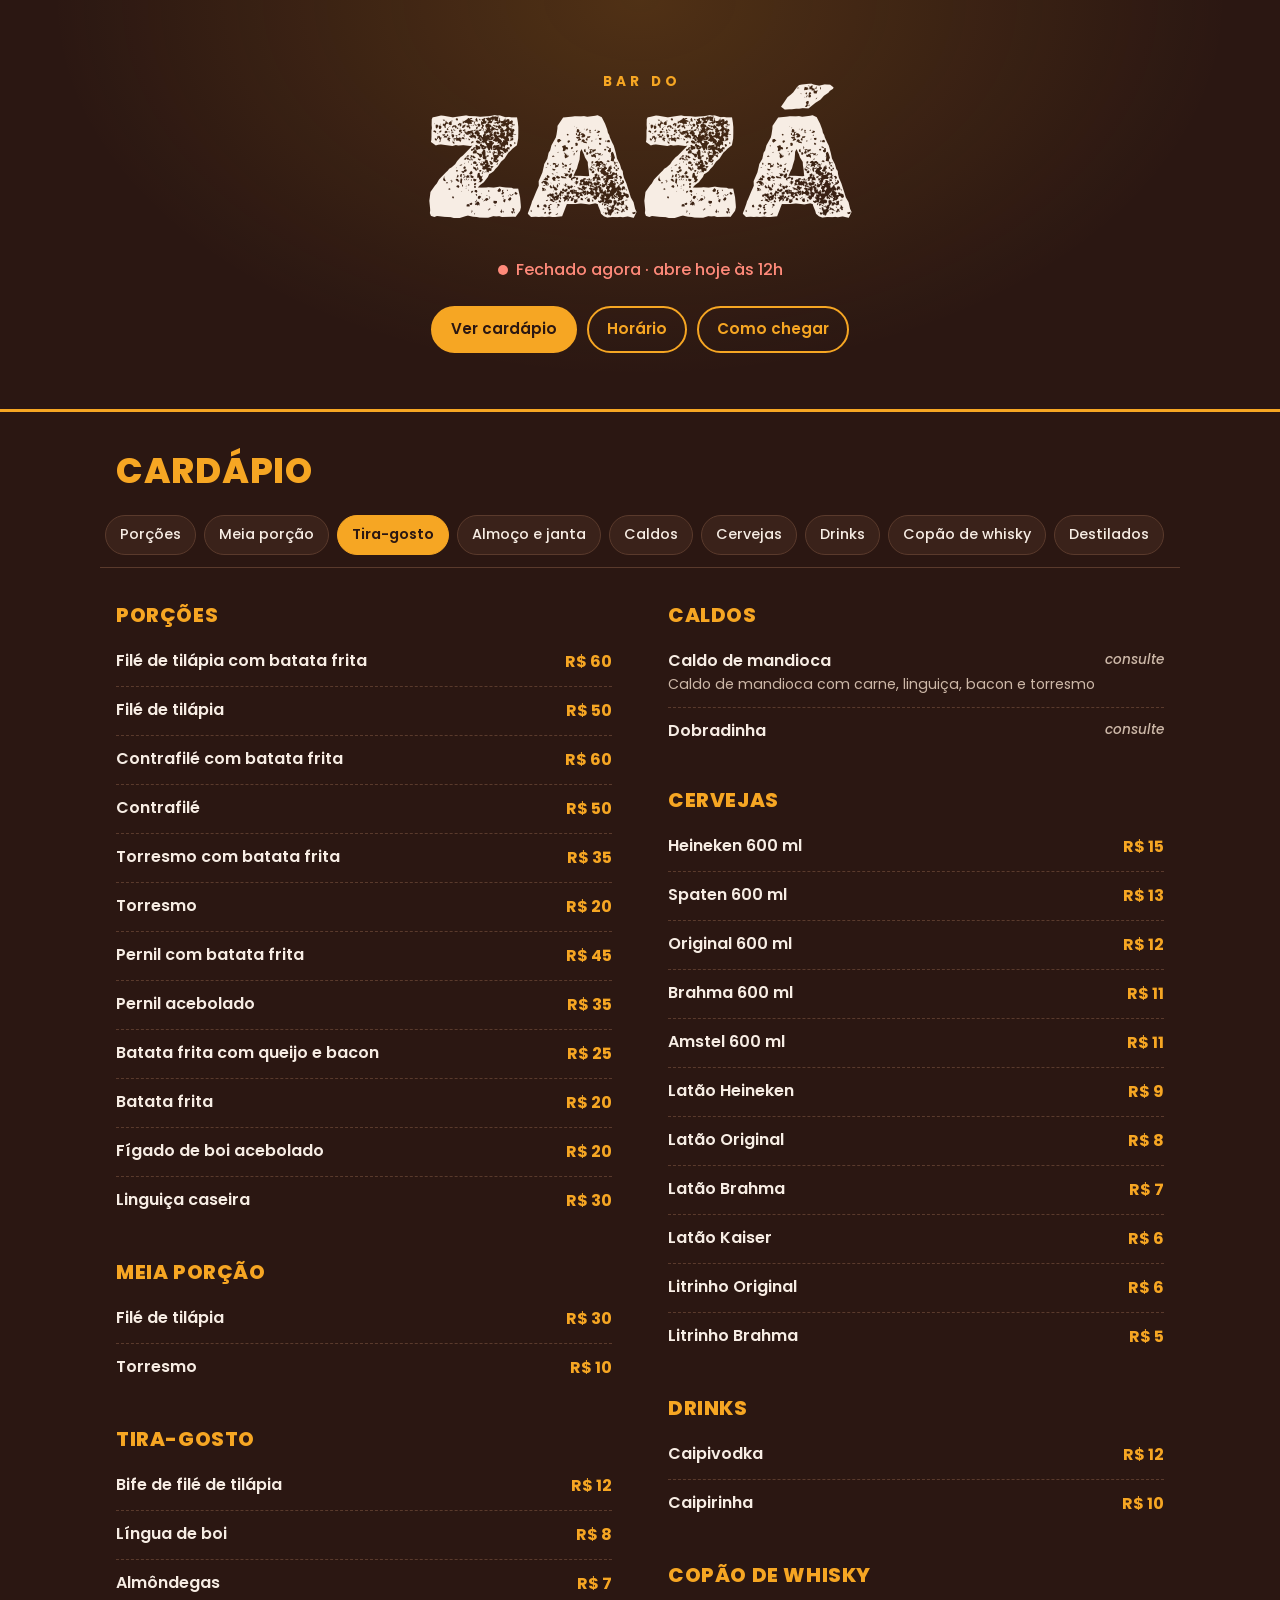
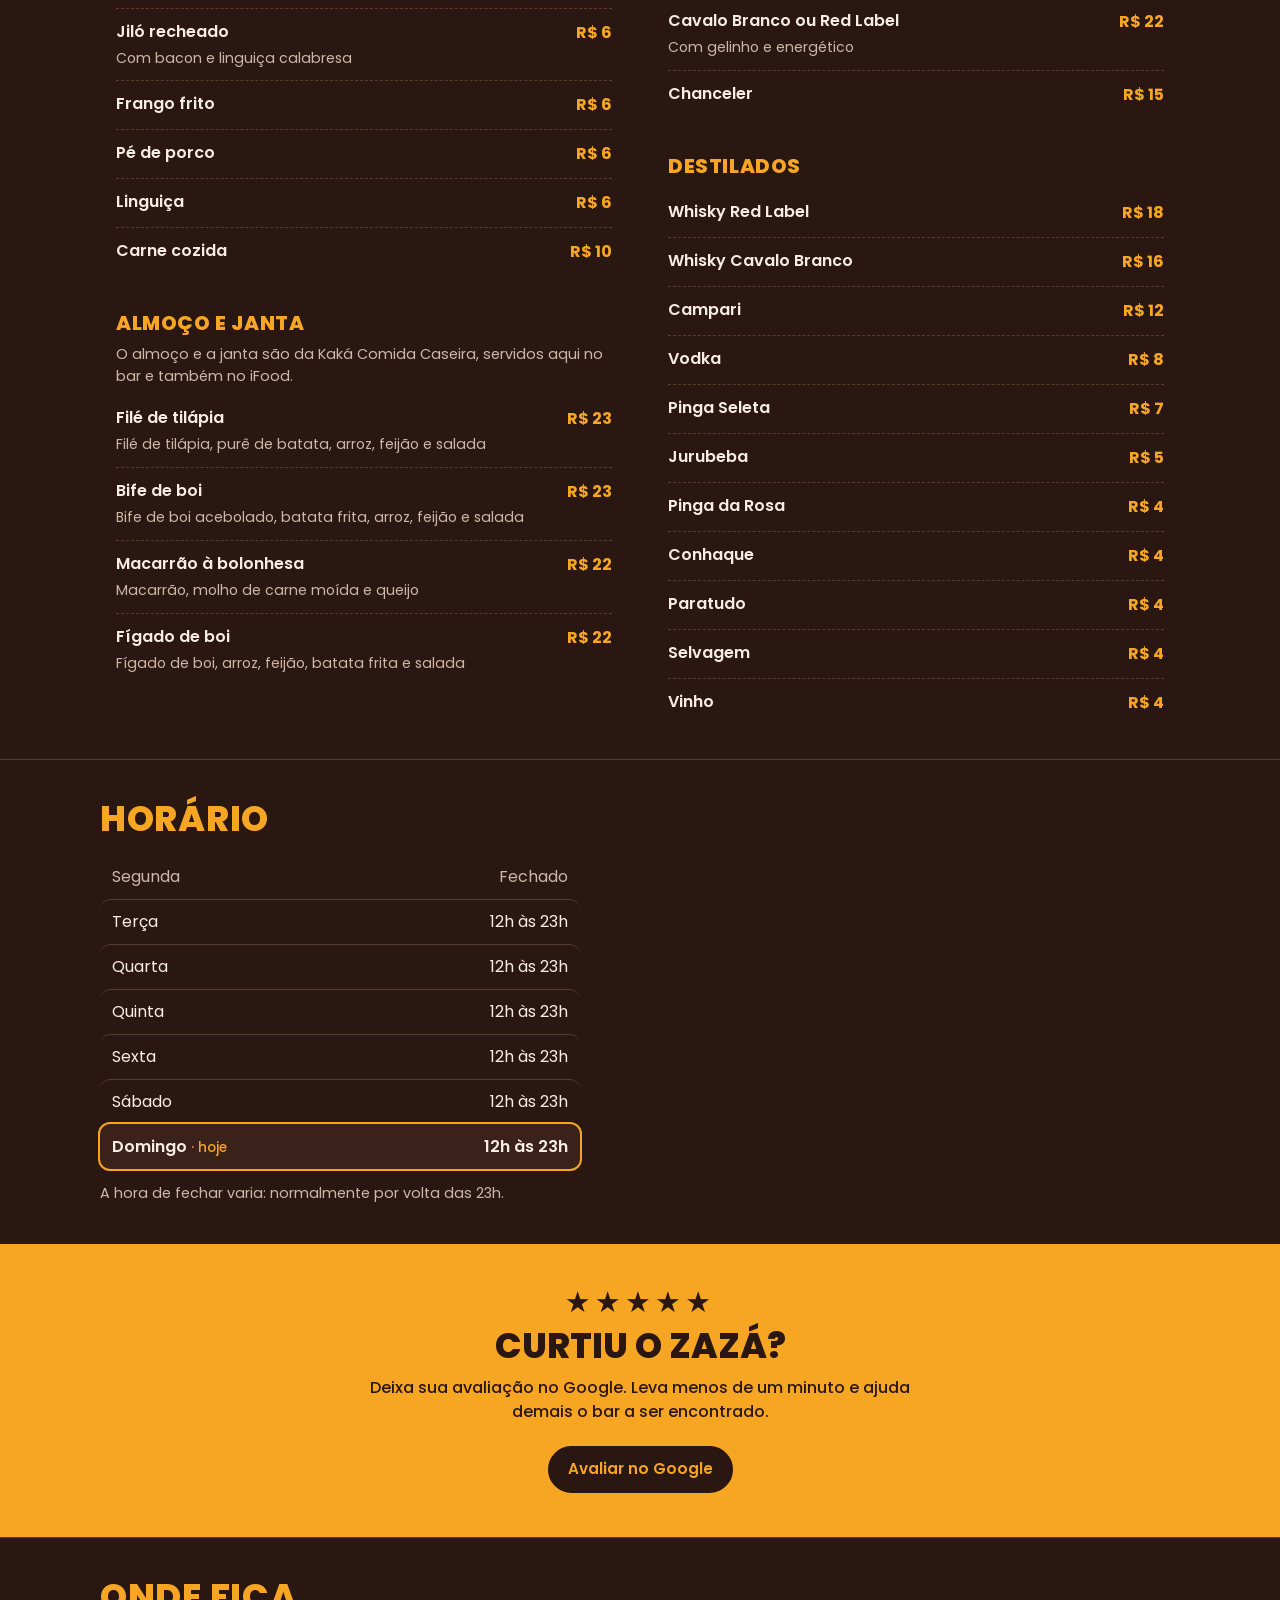
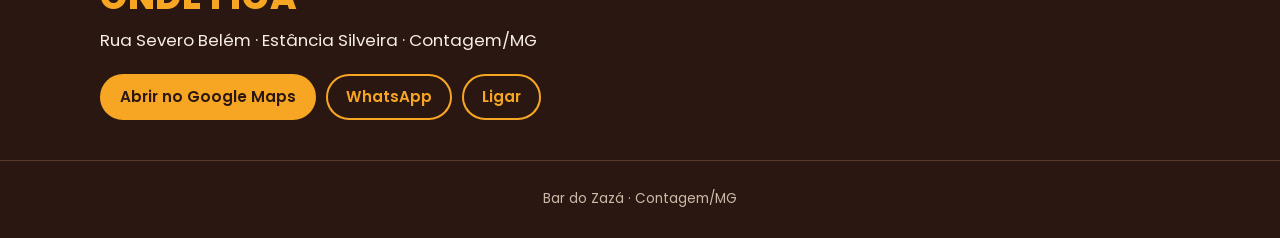
==== index.html @ be69b9ed "Site do Bar do Zazá: cardápio, horário, avaliação e planilha Co-Authored-By: Claude Opus 5.5 <norepl" ====
<!doctype html>
<html lang="pt-BR">
  <head>
    <meta charset="utf-8" />
    <meta name="viewport" content="width=device-width, initial-scale=1, viewport-fit=cover" />
    <title>Bar do Zazá · Cardápio e horário</title>
    <meta
      name="description"
      content="Cardápio, horário de funcionamento e localização do Bar do Zazá, em Contagem/MG. Porções, tira-gosto, almoço e janta, cervejas e drinks."
    />
    <meta name="theme-color" content="#2b1712" />
    <meta property="og:title" content="Bar do Zazá" />
    <meta property="og:description" content="Cardápio, horário e localização. Terça a domingo, a partir das 12h." />
    <meta property="og:type" content="website" />
    <link rel="icon" href="assets/favicon.svg" type="image/svg+xml" />
    <link rel="preconnect" href="https://fonts.googleapis.com" />
    <link rel="preconnect" href="https://fonts.gstatic.com" crossorigin />
    <link
      href="https://fonts.googleapis.com/css2?family=Poppins:ital,wght@0,400;0,500;0,600;0,700;0,800;1,400&family=Rubik+Dirt&display=swap"
      rel="stylesheet"
    />
    <link rel="stylesheet" href="assets/style.css" />
  </head>
  <body>
    <header class="hero">
      <div class="hero__inner">
        <p class="hero__eyebrow">Bar do</p>
        <h1 class="hero__logo" aria-label="Zazá">Zazá</h1>
        <p class="status" id="status" aria-live="polite">&nbsp;</p>
        <nav class="hero__acoes" aria-label="Atalhos">
          <a class="botao botao--cheio" href="#cardapio">Ver cardápio</a>
          <a class="botao" href="#horario">Horário</a>
          <a class="botao" id="link-maps-topo" href="#" target="_blank" rel="noopener">Como chegar</a>
        </nav>
      </div>
    </header>

    <main>
      <section id="cardapio" class="cardapio" aria-labelledby="titulo-cardapio">
        <div class="secao-topo">
          <h2 id="titulo-cardapio" class="titulo">Cardápio</h2>
        </div>
        <nav class="abas" id="abas" aria-label="Seções do cardápio"></nav>
        <div class="cardapio__lista" id="cardapio-lista"></div>
      </section>

      <section id="horario" class="bloco" aria-labelledby="titulo-horario">
        <div class="bloco__inner">
          <h2 id="titulo-horario" class="titulo">Horário</h2>
          <ul class="horarios" id="horarios"></ul>
          <p class="nota" id="aviso-horario"></p>
        </div>
      </section>

      <section id="avaliar" class="avaliar" aria-labelledby="titulo-avaliar">
        <div class="avaliar__inner">
          <div class="estrelas" aria-hidden="true">★★★★★</div>
          <h2 id="titulo-avaliar" class="avaliar__titulo">Curtiu o Zazá?</h2>
          <p class="avaliar__texto">
            Deixa sua avaliação no Google. Leva menos de um minuto e ajuda demais o bar a ser
            encontrado.
          </p>
          <a class="botao botao--escuro" id="link-avaliar" href="#" target="_blank" rel="noopener">
            Avaliar no Google
          </a>
        </div>
      </section>

      <section id="onde" class="bloco" aria-labelledby="titulo-onde">
        <div class="bloco__inner">
          <h2 id="titulo-onde" class="titulo">Onde fica</h2>
          <p class="endereco" id="endereco"></p>
          <div class="contatos">
            <a class="botao botao--cheio" id="link-maps" href="#" target="_blank" rel="noopener">
              Abrir no Google Maps
            </a>
            <a class="botao" id="link-whatsapp" href="#" target="_blank" rel="noopener">WhatsApp</a>
            <a class="botao" id="link-telefone" href="#">Ligar</a>
            <a class="botao" id="link-instagram" href="#" target="_blank" rel="noopener" hidden>Instagram</a>
          </div>
        </div>
      </section>
    </main>

    <footer class="rodape">
      <p><span id="rodape-nome">Bar do Zazá</span> · Contagem/MG</p>
    </footer>

    <script src="assets/config.js"></script>
    <script src="assets/dados-padrao.js"></script>
    <script src="assets/app.js"></script>
  </body>
</html>
---- assets/style.css ----
:root {
  --fundo: #2b1712;
  --fundo-2: #3a221a;
  --linha: #5a3a2c;
  --texto: #f7ede4;
  --texto-suave: #cdb8a8;
  --laranja: #f6a623;
  --laranja-escuro: #d98a0b;
  --verde: #7bd88f;
  --vermelho: #ff8a7a;
  --raio: 14px;
  --largura: 1080px;
  --gutter: 16px;
  color-scheme: dark;
}

[hidden] {
  display: none !important;
}

* {
  box-sizing: border-box;
}

html {
  scroll-behavior: smooth;
  scroll-padding-top: 72px;
  -webkit-text-size-adjust: 100%;
}

@media (prefers-reduced-motion: reduce) {
  html {
    scroll-behavior: auto;
  }
}

body {
  margin: 0;
  background: var(--fundo);
  color: var(--texto);
  font-family: "Poppins", system-ui, -apple-system, "Segoe UI", sans-serif;
  font-size: 16px;
  line-height: 1.5;
  overflow-x: hidden;
}

a {
  color: inherit;
}

h1,
h2,
h3,
p {
  margin: 0;
}

/* ---------- Botões ---------- */

.botao {
  display: inline-flex;
  align-items: center;
  justify-content: center;
  min-height: 44px;
  padding: 10px 18px;
  border: 2px solid var(--laranja);
  border-radius: 999px;
  color: var(--laranja);
  font-weight: 600;
  font-size: 0.95rem;
  text-decoration: none;
  white-space: nowrap;
  transition:
    background-color 0.15s,
    color 0.15s;
}

.botao:hover {
  background: rgba(246, 166, 35, 0.12);
}

.botao:focus-visible,
.aba:focus-visible {
  outline: 3px solid var(--texto);
  outline-offset: 2px;
}

.botao--cheio {
  background: var(--laranja);
  color: var(--fundo);
}

.botao--cheio:hover {
  background: var(--laranja-escuro);
  border-color: var(--laranja-escuro);
}

.botao--escuro {
  background: var(--fundo);
  border-color: var(--fundo);
  color: var(--laranja);
}

.botao--escuro:hover {
  background: var(--fundo-2);
}

/* ---------- Topo ---------- */

.hero {
  padding: 48px var(--gutter) 40px;
  text-align: center;
  background:
    radial-gradient(ellipse at 50% 0%, rgba(246, 166, 35, 0.18), transparent 65%), var(--fundo);
  border-bottom: 3px solid var(--laranja);
}

.hero__inner {
  max-width: var(--largura);
  margin: 0 auto;
}

.hero__eyebrow {
  color: var(--laranja);
  font-weight: 700;
  letter-spacing: 0.3em;
  text-transform: uppercase;
  font-size: 0.85rem;
  padding-left: 0.3em;
}

.hero__logo {
  font-family: "Rubik Dirt", "Poppins", sans-serif;
  font-weight: 400;
  font-size: clamp(4.5rem, 22vw, 9rem);
  line-height: 1;
  letter-spacing: 0.02em;
  text-transform: uppercase;
  margin: 4px 0 18px;
}

.status {
  display: inline-flex;
  align-items: center;
  gap: 8px;
  min-height: 1.5em;
  font-weight: 500;
  color: var(--texto-suave);
}

.status::before {
  content: "";
  width: 10px;
  height: 10px;
  border-radius: 50%;
  background: currentColor;
  flex: none;
}

.status:empty::before,
.status--vazio::before {
  display: none;
}

.status--aberto {
  color: var(--verde);
}

.status--fechado {
  color: var(--vermelho);
}

.hero__acoes {
  display: flex;
  flex-wrap: wrap;
  justify-content: center;
  gap: 10px;
  margin-top: 24px;
}

/* ---------- Títulos ---------- */

.titulo {
  color: var(--laranja);
  font-weight: 800;
  font-size: clamp(1.6rem, 6vw, 2.2rem);
  text-transform: uppercase;
  letter-spacing: 0.02em;
  line-height: 1.1;
}

/* ---------- Cardápio ---------- */

.cardapio {
  max-width: var(--largura);
  margin: 0 auto;
  padding: 40px 0 24px;
}

.secao-topo {
  padding: 0 var(--gutter);
}

.abas {
  position: sticky;
  top: 0;
  z-index: 5;
  display: flex;
  gap: 8px;
  overflow-x: auto;
  padding: 12px var(--gutter);
  margin-top: 12px;
  background: var(--fundo);
  border-bottom: 1px solid var(--linha);
  scrollbar-width: none;
  scroll-snap-type: x proximity;
}

.abas::-webkit-scrollbar {
  display: none;
}

.aba {
  flex: none;
  padding: 8px 14px;
  border-radius: 999px;
  background: var(--fundo-2);
  border: 1px solid var(--linha);
  color: var(--texto);
  font: inherit;
  font-size: 0.9rem;
  font-weight: 500;
  text-decoration: none;
  white-space: nowrap;
  scroll-snap-align: start;
}

.aba[aria-current="true"] {
  background: var(--laranja);
  border-color: var(--laranja);
  color: var(--fundo);
  font-weight: 600;
}

.cardapio__lista {
  padding: 8px var(--gutter) 0;
}

.grupo {
  padding: 24px 0 8px;
  break-inside: avoid;
}

.grupo__titulo {
  color: var(--laranja);
  font-weight: 800;
  font-size: 1.25rem;
  text-transform: uppercase;
  letter-spacing: 0.03em;
}

.grupo__nota {
  margin-top: 6px;
  color: var(--texto-suave);
  font-size: 0.9rem;
}

.grupo__nota a {
  color: var(--laranja);
  font-weight: 600;
}

.itens {
  list-style: none;
  margin: 8px 0 0;
  padding: 0;
}

.item {
  display: grid;
  grid-template-columns: 1fr auto;
  gap: 4px 12px;
  padding: 12px 0;
  border-bottom: 1px dashed var(--linha);
}

.item:last-child {
  border-bottom: 0;
}

.item__nome {
  font-weight: 600;
  font-size: 1rem;
  line-height: 1.35;
}

.item__preco {
  color: var(--laranja);
  font-weight: 700;
  white-space: nowrap;
  font-variant-numeric: tabular-nums;
}

.item__preco--consulte {
  color: var(--texto-suave);
  font-weight: 500;
  font-size: 0.85rem;
  font-style: italic;
}

.item__desc {
  grid-column: 1 / -1;
  color: var(--texto-suave);
  font-size: 0.88rem;
  line-height: 1.4;
}

@media (min-width: 760px) {
  .cardapio__lista {
    column-count: 2;
    column-gap: 56px;
  }
}

/* ---------- Horário / Onde ---------- */

.bloco {
  padding: 40px var(--gutter);
  border-top: 1px solid var(--linha);
}

.bloco__inner {
  max-width: var(--largura);
  margin: 0 auto;
}

.horarios {
  list-style: none;
  margin: 16px 0 0;
  padding: 0;
  max-width: 480px;
}

.horarios li {
  display: flex;
  justify-content: space-between;
  gap: 12px;
  padding: 10px 12px;
  border-radius: 10px;
}

.horarios li + li {
  border-top: 1px solid var(--linha);
}

.horarios .fechado {
  color: var(--texto-suave);
}

.horarios .hoje {
  background: var(--fundo-2);
  border-top-color: transparent;
  outline: 2px solid var(--laranja);
  font-weight: 600;
}

.horarios .hoje + li {
  border-top-color: transparent;
}

.horarios .hoje .dia::after {
  content: " · hoje";
  color: var(--laranja);
  font-weight: 500;
  font-size: 0.85rem;
}

.horarios small {
  display: block;
  color: var(--texto-suave);
  font-size: 0.8rem;
  font-weight: 400;
}

.horarios .hora {
  text-align: right;
}

.nota {
  margin-top: 14px;
  color: var(--texto-suave);
  font-size: 0.9rem;
}

.endereco {
  margin-top: 12px;
  font-size: 1.05rem;
}

.contatos {
  display: flex;
  flex-wrap: wrap;
  gap: 10px;
  margin-top: 20px;
}

/* ---------- Avaliar ---------- */

.avaliar {
  background: var(--laranja);
  color: var(--fundo);
  padding: 44px var(--gutter);
  text-align: center;
}

.avaliar__inner {
  max-width: 560px;
  margin: 0 auto;
}

.estrelas {
  font-size: 1.8rem;
  letter-spacing: 0.15em;
  line-height: 1;
}

.avaliar__titulo {
  margin-top: 10px;
  font-weight: 800;
  font-size: clamp(1.6rem, 6vw, 2.2rem);
  text-transform: uppercase;
  line-height: 1.1;
}

.avaliar__texto {
  margin: 10px 0 22px;
  font-weight: 500;
}

/* ---------- Rodapé ---------- */

.rodape {
  padding: 28px var(--gutter) calc(28px + env(safe-area-inset-bottom));
  text-align: center;
  color: var(--texto-suave);
  font-size: 0.85rem;
  border-top: 1px solid var(--linha);
}

@media (min-width: 760px) {
  .hero {
    padding: 72px var(--gutter) 56px;
  }
}
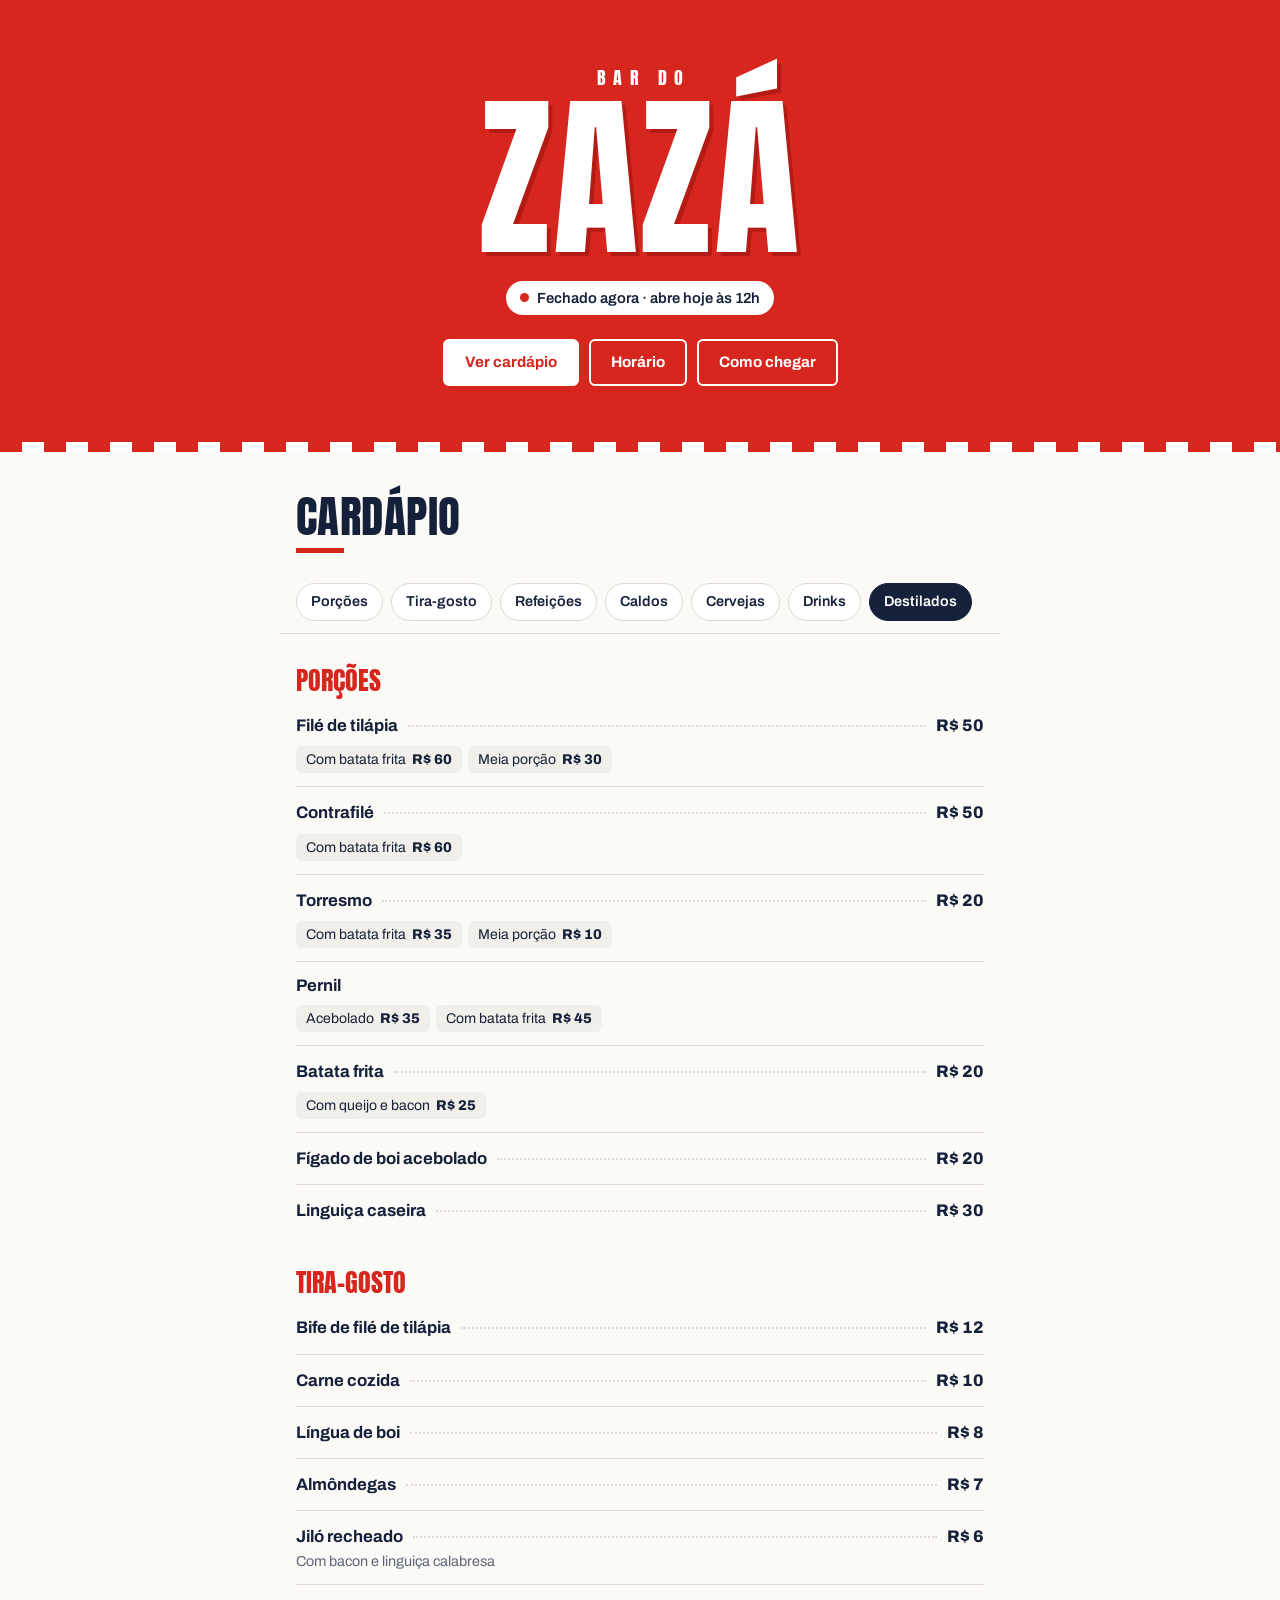
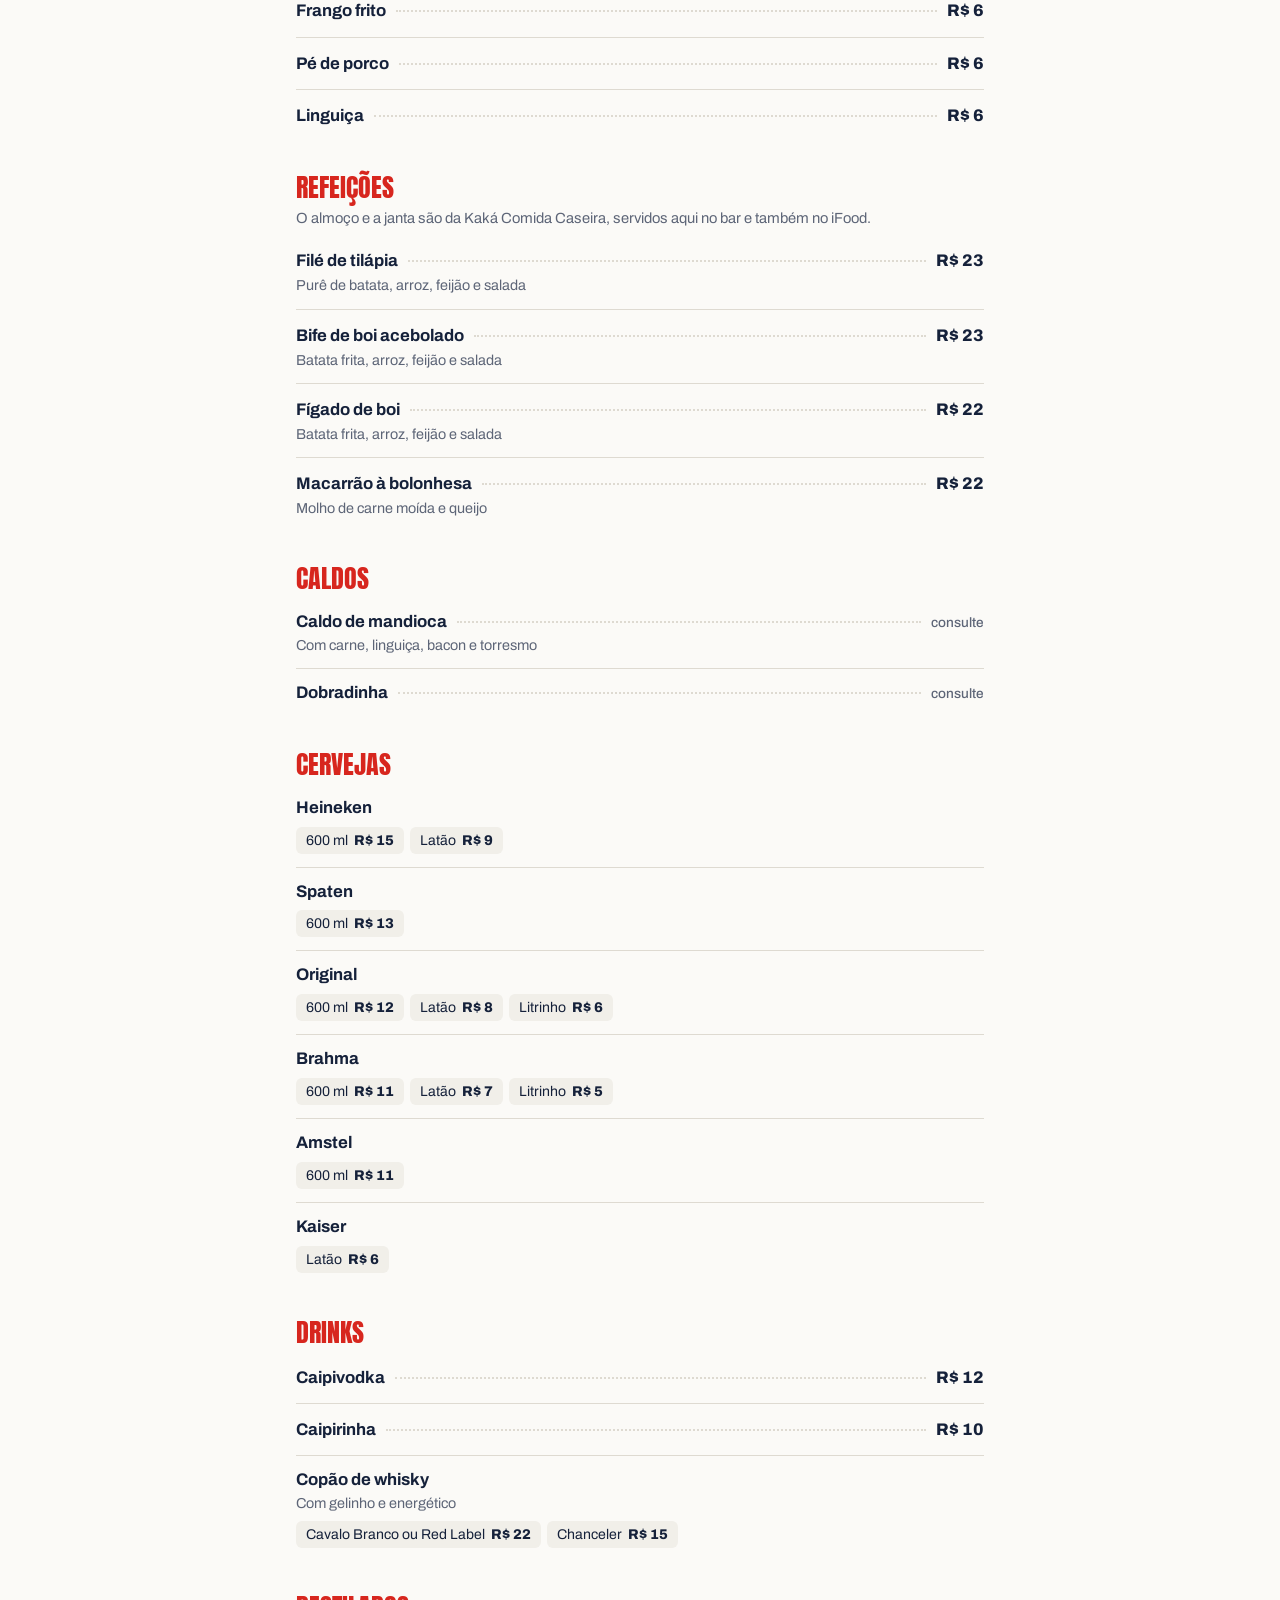
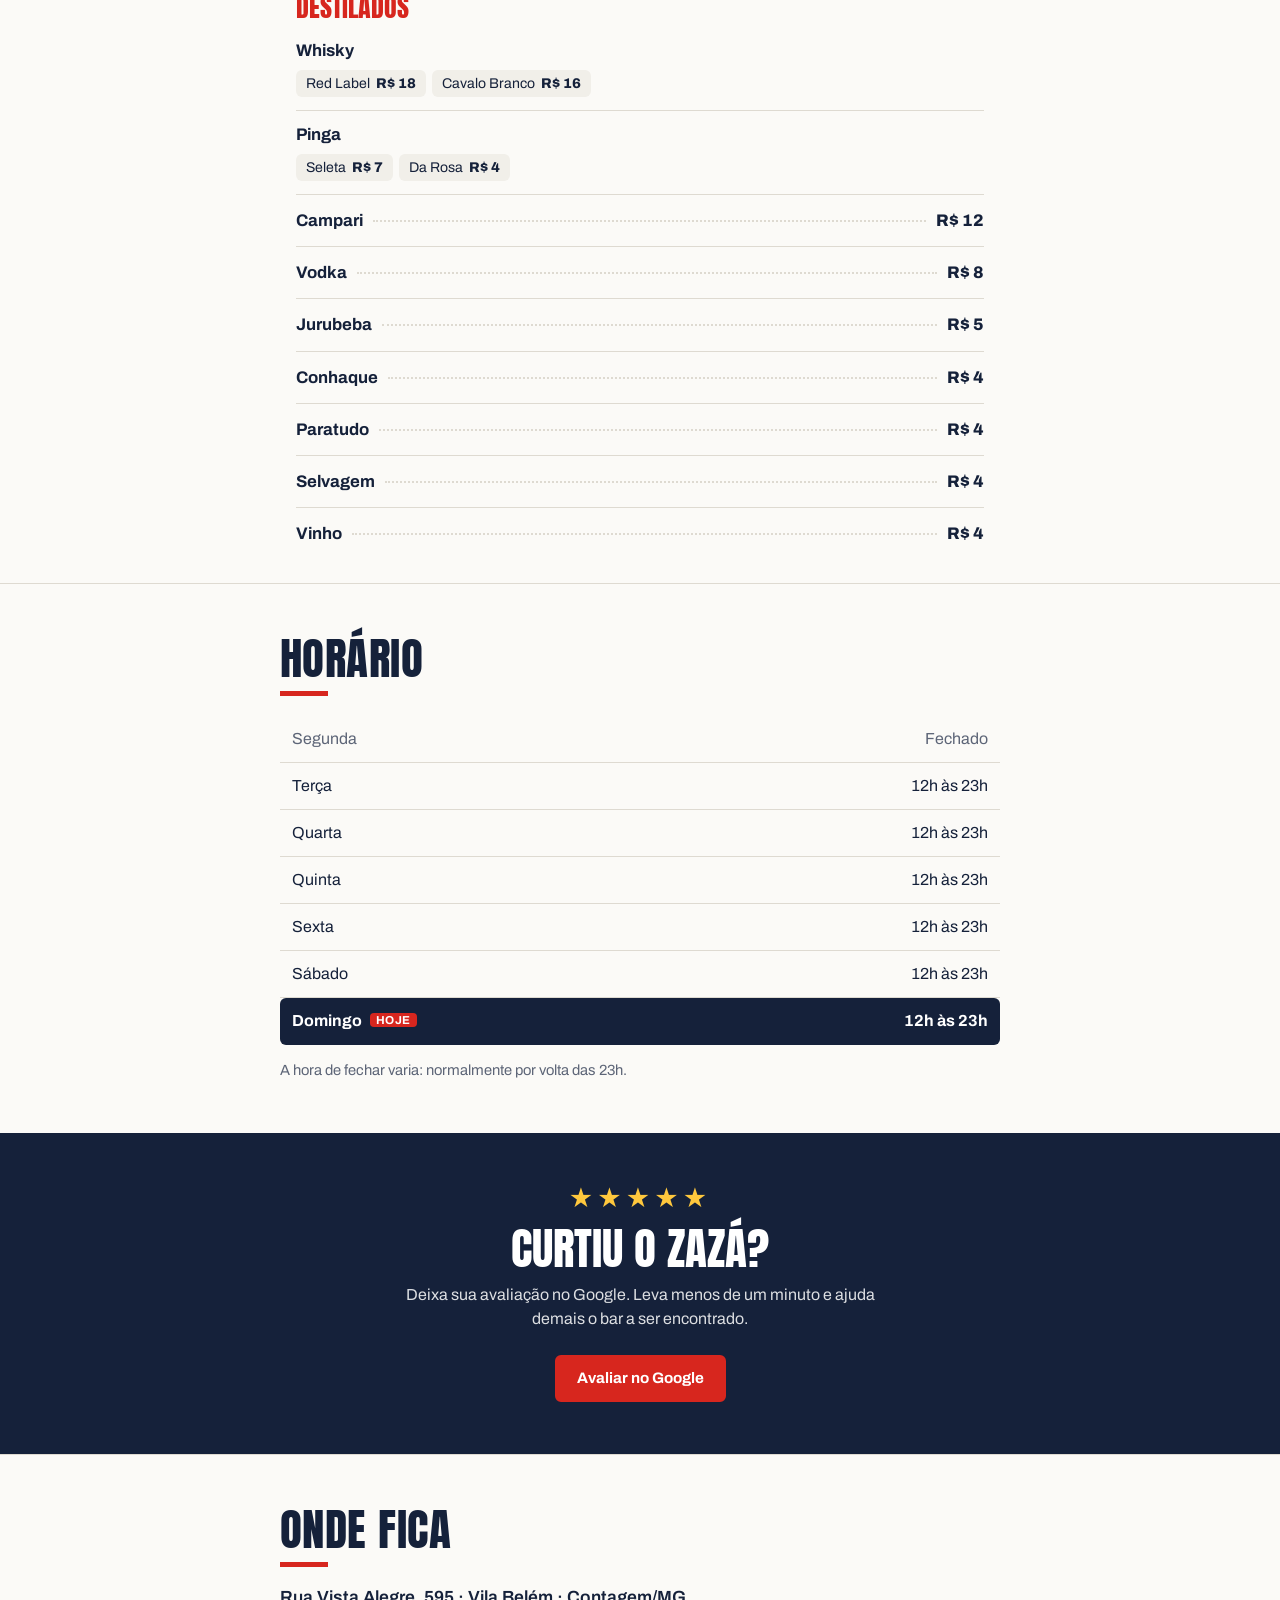
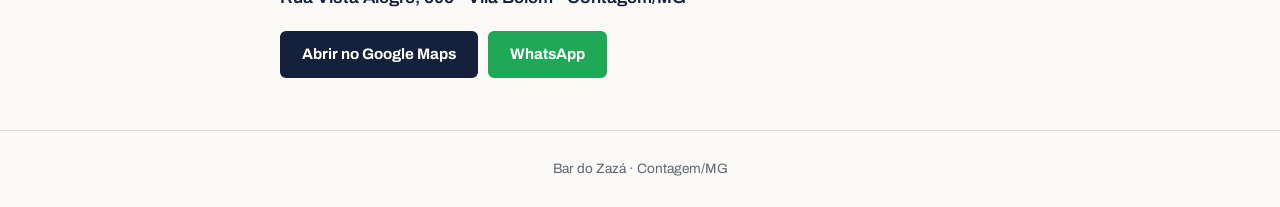
==== commit 9489ebef: "Novo visual, endereço certo, cardápio em uma coluna com variações e itens em falta - Identidade próp" ====
--- a/index.html
+++ b/index.html
@@ -6,9 +6,9 @@
     <title>Bar do Zazá · Cardápio e horário</title>
     <meta
       name="description"
-      content="Cardápio, horário de funcionamento e localização do Bar do Zazá, em Contagem/MG. Porções, tira-gosto, almoço e janta, cervejas e drinks."
+      content="Cardápio, horário de funcionamento e localização do Bar do Zazá, em Contagem/MG. Porções, tira-gosto, refeições, cervejas e drinks."
     />
-    <meta name="theme-color" content="#2b1712" />
+    <meta name="theme-color" content="#d7261e" />
     <meta property="og:title" content="Bar do Zazá" />
     <meta property="og:description" content="Cardápio, horário e localização. Terça a domingo, a partir das 12h." />
     <meta property="og:type" content="website" />
@@ -16,7 +16,7 @@
     <link rel="preconnect" href="https://fonts.googleapis.com" />
     <link rel="preconnect" href="https://fonts.gstatic.com" crossorigin />
     <link
-      href="https://fonts.googleapis.com/css2?family=Poppins:ital,wght@0,400;0,500;0,600;0,700;0,800;1,400&family=Rubik+Dirt&display=swap"
+      href="https://fonts.googleapis.com/css2?family=Anton&family=Archivo:wght@400;500;600;700;800&display=swap"
       rel="stylesheet"
     />
     <link rel="stylesheet" href="assets/style.css" />
@@ -74,8 +74,7 @@
             <a class="botao botao--cheio" id="link-maps" href="#" target="_blank" rel="noopener">
               Abrir no Google Maps
             </a>
-            <a class="botao" id="link-whatsapp" href="#" target="_blank" rel="noopener">WhatsApp</a>
-            <a class="botao" id="link-telefone" href="#">Ligar</a>
+            <a class="botao botao--whats" id="link-whatsapp" href="#" target="_blank" rel="noopener">WhatsApp</a>
             <a class="botao" id="link-instagram" href="#" target="_blank" rel="noopener" hidden>Instagram</a>
           </div>
         </div>
--- a/assets/style.css
+++ b/assets/style.css
@@ -1,17 +1,17 @@
 :root {
-  --fundo: #2b1712;
-  --fundo-2: #3a221a;
-  --linha: #5a3a2c;
-  --texto: #f7ede4;
-  --texto-suave: #cdb8a8;
-  --laranja: #f6a623;
-  --laranja-escuro: #d98a0b;
-  --verde: #7bd88f;
-  --vermelho: #ff8a7a;
-  --raio: 14px;
-  --largura: 1080px;
+  --papel: #fbfaf7;
+  --papel-2: #f1efe9;
+  --tinta: #15213a;
+  --tinta-suave: #5d6577;
+  --linha: #dedad1;
+  --vermelho: #d7261e;
+  --vermelho-escuro: #b31c15;
+  --verde: #1f9d55;
+  --whats: #1fa855;
+  --largura: 720px;
   --gutter: 16px;
-  color-scheme: dark;
+  --letreiro: "Anton", "Impact", "Arial Narrow", sans-serif;
+  color-scheme: light;
 }
 
 [hidden] {
@@ -24,7 +24,7 @@
 
 html {
   scroll-behavior: smooth;
-  scroll-padding-top: 72px;
+  scroll-padding-top: 76px;
   -webkit-text-size-adjust: 100%;
 }
 
@@ -36,9 +36,9 @@
 
 body {
   margin: 0;
-  background: var(--fundo);
-  color: var(--texto);
-  font-family: "Poppins", system-ui, -apple-system, "Segoe UI", sans-serif;
+  background: var(--papel);
+  color: var(--tinta);
+  font-family: "Archivo", system-ui, -apple-system, "Segoe UI", sans-serif;
   font-size: 16px;
   line-height: 1.5;
   overflow-x: hidden;
@@ -61,58 +61,94 @@
   display: inline-flex;
   align-items: center;
   justify-content: center;
-  min-height: 44px;
-  padding: 10px 18px;
-  border: 2px solid var(--laranja);
-  border-radius: 999px;
-  color: var(--laranja);
-  font-weight: 600;
+  gap: 8px;
+  min-height: 46px;
+  padding: 10px 20px;
+  border: 2px solid var(--tinta);
+  border-radius: 6px;
+  color: var(--tinta);
+  background: transparent;
+  font-weight: 700;
   font-size: 0.95rem;
   text-decoration: none;
   white-space: nowrap;
   transition:
     background-color 0.15s,
-    color 0.15s;
+    color 0.15s,
+    transform 0.1s;
+}
+
+.botao:active {
+  transform: translateY(1px);
 }
 
 .botao:hover {
-  background: rgba(246, 166, 35, 0.12);
+  background: var(--papel-2);
 }
 
 .botao:focus-visible,
 .aba:focus-visible {
-  outline: 3px solid var(--texto);
+  outline: 3px solid var(--vermelho);
   outline-offset: 2px;
 }
 
 .botao--cheio {
-  background: var(--laranja);
-  color: var(--fundo);
+  background: var(--tinta);
+  color: #fff;
 }
 
 .botao--cheio:hover {
-  background: var(--laranja-escuro);
-  border-color: var(--laranja-escuro);
-}
-
-.botao--escuro {
-  background: var(--fundo);
-  border-color: var(--fundo);
-  color: var(--laranja);
-}
-
-.botao--escuro:hover {
-  background: var(--fundo-2);
+  background: #0b1426;
+}
+
+.botao--whats {
+  border-color: var(--whats);
+  background: var(--whats);
+  color: #fff;
+}
+
+.botao--whats:hover {
+  background: #178a45;
+}
+
+/* Botões sobre o vermelho do topo */
+.hero .botao {
+  border-color: #fff;
+  color: #fff;
+}
+
+.hero .botao:hover {
+  background: rgba(255, 255, 255, 0.14);
+}
+
+.hero .botao--cheio {
+  background: #fff;
+  color: var(--vermelho);
+}
+
+.hero .botao--cheio:hover {
+  background: #ffe9e7;
 }
 
 /* ---------- Topo ---------- */
 
 .hero {
-  padding: 48px var(--gutter) 40px;
+  position: relative;
+  padding: 44px var(--gutter) 40px;
   text-align: center;
-  background:
-    radial-gradient(ellipse at 50% 0%, rgba(246, 166, 35, 0.18), transparent 65%), var(--fundo);
-  border-bottom: 3px solid var(--laranja);
+  color: #fff;
+  background: var(--vermelho);
+}
+
+/* Faixa listrada embaixo do letreiro, tipo toldo de boteco */
+.hero::after {
+  content: "";
+  position: absolute;
+  left: 0;
+  right: 0;
+  bottom: -10px;
+  height: 10px;
+  background: repeating-linear-gradient(90deg, var(--vermelho) 0 22px, #fff 22px 44px);
 }
 
 .hero__inner {
@@ -121,53 +157,57 @@
 }
 
 .hero__eyebrow {
-  color: var(--laranja);
-  font-weight: 700;
-  letter-spacing: 0.3em;
+  font-family: var(--letreiro);
+  font-size: 1.15rem;
+  letter-spacing: 0.4em;
+  padding-left: 0.4em;
   text-transform: uppercase;
-  font-size: 0.85rem;
-  padding-left: 0.3em;
 }
 
 .hero__logo {
-  font-family: "Rubik Dirt", "Poppins", sans-serif;
+  font-family: var(--letreiro);
   font-weight: 400;
-  font-size: clamp(4.5rem, 22vw, 9rem);
-  line-height: 1;
-  letter-spacing: 0.02em;
+  font-size: clamp(6rem, 34vw, 11rem);
+  line-height: 0.95;
+  letter-spacing: 0.01em;
   text-transform: uppercase;
-  margin: 4px 0 18px;
+  margin: 2px 0 20px;
+  text-shadow: 4px 4px 0 var(--vermelho-escuro);
 }
 
 .status {
   display: inline-flex;
   align-items: center;
   gap: 8px;
-  min-height: 1.5em;
-  font-weight: 500;
-  color: var(--texto-suave);
+  min-height: 34px;
+  padding: 6px 14px;
+  border-radius: 999px;
+  background: #fff;
+  color: var(--tinta);
+  font-weight: 600;
+  font-size: 0.92rem;
+}
+
+.status:empty {
+  visibility: hidden;
 }
 
 .status::before {
   content: "";
-  width: 10px;
-  height: 10px;
+  width: 9px;
+  height: 9px;
   border-radius: 50%;
-  background: currentColor;
+  background: var(--tinta-suave);
   flex: none;
 }
 
-.status:empty::before,
-.status--vazio::before {
-  display: none;
-}
-
-.status--aberto {
-  color: var(--verde);
-}
-
-.status--fechado {
-  color: var(--vermelho);
+.status--aberto::before {
+  background: var(--verde);
+  box-shadow: 0 0 0 3px rgba(31, 157, 85, 0.2);
+}
+
+.status--fechado::before {
+  background: var(--vermelho);
 }
 
 .hero__acoes {
@@ -181,12 +221,21 @@
 /* ---------- Títulos ---------- */
 
 .titulo {
-  color: var(--laranja);
-  font-weight: 800;
-  font-size: clamp(1.6rem, 6vw, 2.2rem);
+  font-family: var(--letreiro);
+  font-weight: 400;
+  font-size: clamp(2rem, 9vw, 2.8rem);
+  line-height: 1;
   text-transform: uppercase;
-  letter-spacing: 0.02em;
-  line-height: 1.1;
+  letter-spacing: 0.01em;
+}
+
+.titulo::after {
+  content: "";
+  display: block;
+  width: 48px;
+  height: 5px;
+  margin-top: 10px;
+  background: var(--vermelho);
 }
 
 /* ---------- Cardápio ---------- */
@@ -194,7 +243,7 @@
 .cardapio {
   max-width: var(--largura);
   margin: 0 auto;
-  padding: 40px 0 24px;
+  padding: 52px 0 24px;
 }
 
 .secao-topo {
@@ -208,12 +257,18 @@
   display: flex;
   gap: 8px;
   overflow-x: auto;
+  margin-top: 18px;
   padding: 12px var(--gutter);
-  margin-top: 12px;
-  background: var(--fundo);
+  scroll-padding-inline: var(--gutter);
+  background: var(--papel);
   border-bottom: 1px solid var(--linha);
   scrollbar-width: none;
-  scroll-snap-type: x proximity;
+}
+
+/* Margem no fim da rolagem: padding à direita é ignorado em lista que rola */
+.abas::after {
+  content: "";
+  flex: 0 0 calc(var(--gutter) - 8px);
 }
 
 .abas::-webkit-scrollbar {
@@ -222,110 +277,179 @@
 
 .aba {
   flex: none;
-  padding: 8px 14px;
+  padding: 7px 14px;
   border-radius: 999px;
-  background: var(--fundo-2);
-  border: 1px solid var(--linha);
-  color: var(--texto);
-  font: inherit;
+  border: 1.5px solid var(--linha);
+  background: #fff;
+  color: var(--tinta);
   font-size: 0.9rem;
-  font-weight: 500;
+  font-weight: 600;
   text-decoration: none;
   white-space: nowrap;
-  scroll-snap-align: start;
 }
 
 .aba[aria-current="true"] {
-  background: var(--laranja);
-  border-color: var(--laranja);
-  color: var(--fundo);
-  font-weight: 600;
+  background: var(--tinta);
+  border-color: var(--tinta);
+  color: #fff;
 }
 
 .cardapio__lista {
-  padding: 8px var(--gutter) 0;
+  padding: 0 var(--gutter);
 }
 
 .grupo {
-  padding: 24px 0 8px;
-  break-inside: avoid;
+  padding-top: 32px;
 }
 
 .grupo__titulo {
-  color: var(--laranja);
-  font-weight: 800;
-  font-size: 1.25rem;
+  font-family: var(--letreiro);
+  font-weight: 400;
+  font-size: 1.6rem;
+  line-height: 1.1;
   text-transform: uppercase;
-  letter-spacing: 0.03em;
+  color: var(--vermelho);
 }
 
 .grupo__nota {
   margin-top: 6px;
-  color: var(--texto-suave);
+  color: var(--tinta-suave);
+  font-size: 0.92rem;
+}
+
+.grupo__nota a {
+  color: var(--vermelho);
+  font-weight: 700;
+  white-space: nowrap;
+}
+
+.itens {
+  list-style: none;
+  margin: 6px 0 0;
+  padding: 0;
+}
+
+.item {
+  padding: 13px 0;
+  border-bottom: 1px solid var(--linha);
+}
+
+.item:last-child {
+  border-bottom: 0;
+}
+
+.item__linha {
+  display: flex;
+  align-items: baseline;
+  gap: 10px;
+}
+
+.item__nome {
+  font-weight: 700;
+  font-size: 1.05rem;
+  line-height: 1.3;
+}
+
+/* pontilhado entre o nome e o preço */
+.item__linha::after {
+  content: "";
+  order: 1;
+  flex: 1;
+  min-width: 16px;
+  border-bottom: 2px dotted var(--linha);
+  transform: translateY(-4px);
+}
+
+.item__linha--sem-preco::after {
+  display: none;
+}
+
+.item__preco {
+  order: 2;
+  font-weight: 800;
+  font-size: 1.05rem;
+  white-space: nowrap;
+  font-variant-numeric: tabular-nums;
+}
+
+.item__preco--consulte {
+  font-weight: 500;
+  font-size: 0.85rem;
+  color: var(--tinta-suave);
+}
+
+.item__desc {
+  margin-top: 2px;
+  color: var(--tinta-suave);
   font-size: 0.9rem;
-}
-
-.grupo__nota a {
-  color: var(--laranja);
-  font-weight: 600;
-}
-
-.itens {
+  line-height: 1.4;
+}
+
+.opcoes {
+  display: flex;
+  flex-wrap: wrap;
+  gap: 6px;
   list-style: none;
   margin: 8px 0 0;
   padding: 0;
 }
 
-.item {
-  display: grid;
-  grid-template-columns: 1fr auto;
-  gap: 4px 12px;
-  padding: 12px 0;
-  border-bottom: 1px dashed var(--linha);
-}
-
-.item:last-child {
-  border-bottom: 0;
-}
-
-.item__nome {
+.opcao {
+  display: inline-flex;
+  align-items: baseline;
+  gap: 6px;
+  padding: 4px 10px;
+  border-radius: 6px;
+  background: var(--papel-2);
+  font-size: 0.88rem;
+  line-height: 1.35;
+}
+
+.opcao b {
+  font-weight: 800;
+  font-variant-numeric: tabular-nums;
+}
+
+.opcao--falta {
+  color: var(--tinta-suave);
+}
+
+.opcao--falta b {
+  text-decoration: line-through;
   font-weight: 600;
-  font-size: 1rem;
-  line-height: 1.35;
-}
-
-.item__preco {
-  color: var(--laranja);
+}
+
+/* Item em falta: continua no cardápio, mas apagado e com selo */
+.item--falta .item__nome,
+.item--falta .item__preco {
+  color: var(--tinta-suave);
+}
+
+.item--falta .item__preco {
+  text-decoration: line-through;
+  font-weight: 600;
+}
+
+.selo-falta {
+  display: inline-block;
+  margin-left: 6px;
+  padding: 1px 7px;
+  border-radius: 4px;
+  background: var(--tinta);
+  color: #fff;
+  font-size: 0.7rem;
   font-weight: 700;
+  letter-spacing: 0.04em;
+  text-transform: uppercase;
+  vertical-align: 2px;
   white-space: nowrap;
-  font-variant-numeric: tabular-nums;
-}
-
-.item__preco--consulte {
-  color: var(--texto-suave);
-  font-weight: 500;
-  font-size: 0.85rem;
-  font-style: italic;
-}
-
-.item__desc {
-  grid-column: 1 / -1;
-  color: var(--texto-suave);
-  font-size: 0.88rem;
-  line-height: 1.4;
-}
-
-@media (min-width: 760px) {
-  .cardapio__lista {
-    column-count: 2;
-    column-gap: 56px;
-  }
+  text-decoration: none;
 }
 
 /* ---------- Horário / Onde ---------- */
 
 .bloco {
-  padding: 40px var(--gutter);
+  padding: 52px var(--gutter);
   border-top: 1px solid var(--linha);
 }
 
@@ -336,65 +460,64 @@
 
 .horarios {
   list-style: none;
-  margin: 16px 0 0;
+  margin: 20px 0 0;
   padding: 0;
-  max-width: 480px;
 }
 
 .horarios li {
   display: flex;
   justify-content: space-between;
   gap: 12px;
-  padding: 10px 12px;
-  border-radius: 10px;
-}
-
-.horarios li + li {
-  border-top: 1px solid var(--linha);
+  padding: 11px 12px;
+  border-bottom: 1px solid var(--linha);
 }
 
 .horarios .fechado {
-  color: var(--texto-suave);
+  color: var(--tinta-suave);
 }
 
 .horarios .hoje {
-  background: var(--fundo-2);
-  border-top-color: transparent;
-  outline: 2px solid var(--laranja);
-  font-weight: 600;
-}
-
-.horarios .hoje + li {
-  border-top-color: transparent;
+  background: var(--tinta);
+  color: #fff;
+  border-radius: 6px;
+  border-bottom-color: transparent;
+  font-weight: 700;
 }
 
 .horarios .hoje .dia::after {
-  content: " · hoje";
-  color: var(--laranja);
-  font-weight: 500;
-  font-size: 0.85rem;
+  content: "hoje";
+  margin-left: 8px;
+  padding: 1px 6px;
+  border-radius: 4px;
+  background: var(--vermelho);
+  font-size: 0.72rem;
+  letter-spacing: 0.04em;
+  text-transform: uppercase;
+  vertical-align: 2px;
 }
 
 .horarios small {
   display: block;
-  color: var(--texto-suave);
   font-size: 0.8rem;
   font-weight: 400;
+  opacity: 0.8;
 }
 
 .horarios .hora {
   text-align: right;
+  font-variant-numeric: tabular-nums;
 }
 
 .nota {
   margin-top: 14px;
-  color: var(--texto-suave);
-  font-size: 0.9rem;
+  color: var(--tinta-suave);
+  font-size: 0.92rem;
 }
 
 .endereco {
-  margin-top: 12px;
-  font-size: 1.05rem;
+  margin-top: 18px;
+  font-size: 1.1rem;
+  font-weight: 600;
 }
 
 .contatos {
@@ -407,34 +530,47 @@
 /* ---------- Avaliar ---------- */
 
 .avaliar {
-  background: var(--laranja);
-  color: var(--fundo);
-  padding: 44px var(--gutter);
+  background: var(--tinta);
+  color: #fff;
+  padding: 52px var(--gutter);
   text-align: center;
 }
 
 .avaliar__inner {
-  max-width: 560px;
+  max-width: 520px;
   margin: 0 auto;
 }
 
 .estrelas {
-  font-size: 1.8rem;
+  color: #ffc83d;
+  font-size: 1.7rem;
   letter-spacing: 0.15em;
   line-height: 1;
 }
 
 .avaliar__titulo {
-  margin-top: 10px;
-  font-weight: 800;
-  font-size: clamp(1.6rem, 6vw, 2.2rem);
+  margin-top: 14px;
+  font-family: var(--letreiro);
+  font-weight: 400;
+  font-size: clamp(2rem, 9vw, 2.8rem);
+  line-height: 1;
   text-transform: uppercase;
-  line-height: 1.1;
 }
 
 .avaliar__texto {
-  margin: 10px 0 22px;
-  font-weight: 500;
+  margin: 12px 0 24px;
+  opacity: 0.85;
+}
+
+.avaliar .botao {
+  background: var(--vermelho);
+  border-color: var(--vermelho);
+  color: #fff;
+}
+
+.avaliar .botao:hover {
+  background: var(--vermelho-escuro);
+  border-color: var(--vermelho-escuro);
 }
 
 /* ---------- Rodapé ---------- */
@@ -442,13 +578,23 @@
 .rodape {
   padding: 28px var(--gutter) calc(28px + env(safe-area-inset-bottom));
   text-align: center;
-  color: var(--texto-suave);
+  color: var(--tinta-suave);
   font-size: 0.85rem;
   border-top: 1px solid var(--linha);
 }
 
 @media (min-width: 760px) {
   .hero {
-    padding: 72px var(--gutter) 56px;
+    padding: 64px var(--gutter) 56px;
   }
-}
+
+  /* No computador cabe tudo: as seções quebram linha em vez de rolar de lado */
+  .abas {
+    flex-wrap: wrap;
+    overflow: visible;
+  }
+
+  .abas::after {
+    display: none;
+  }
+}
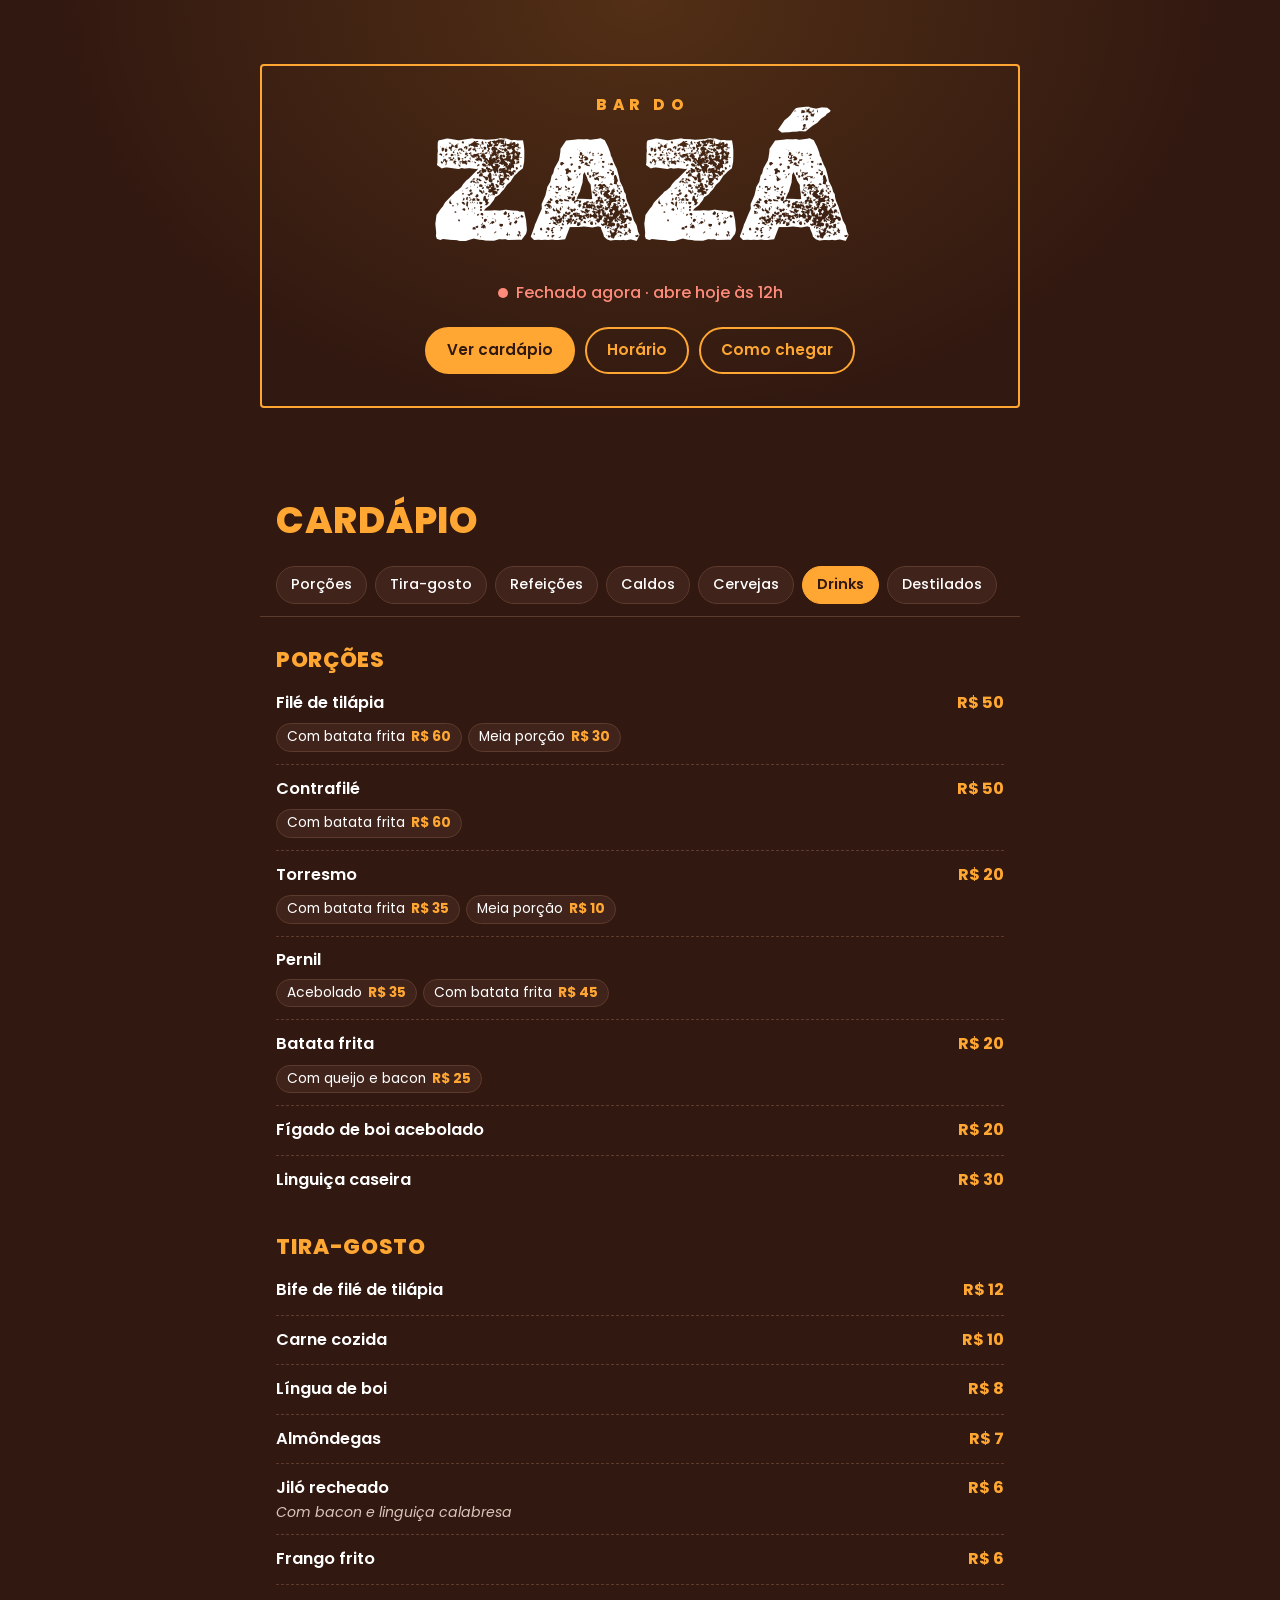
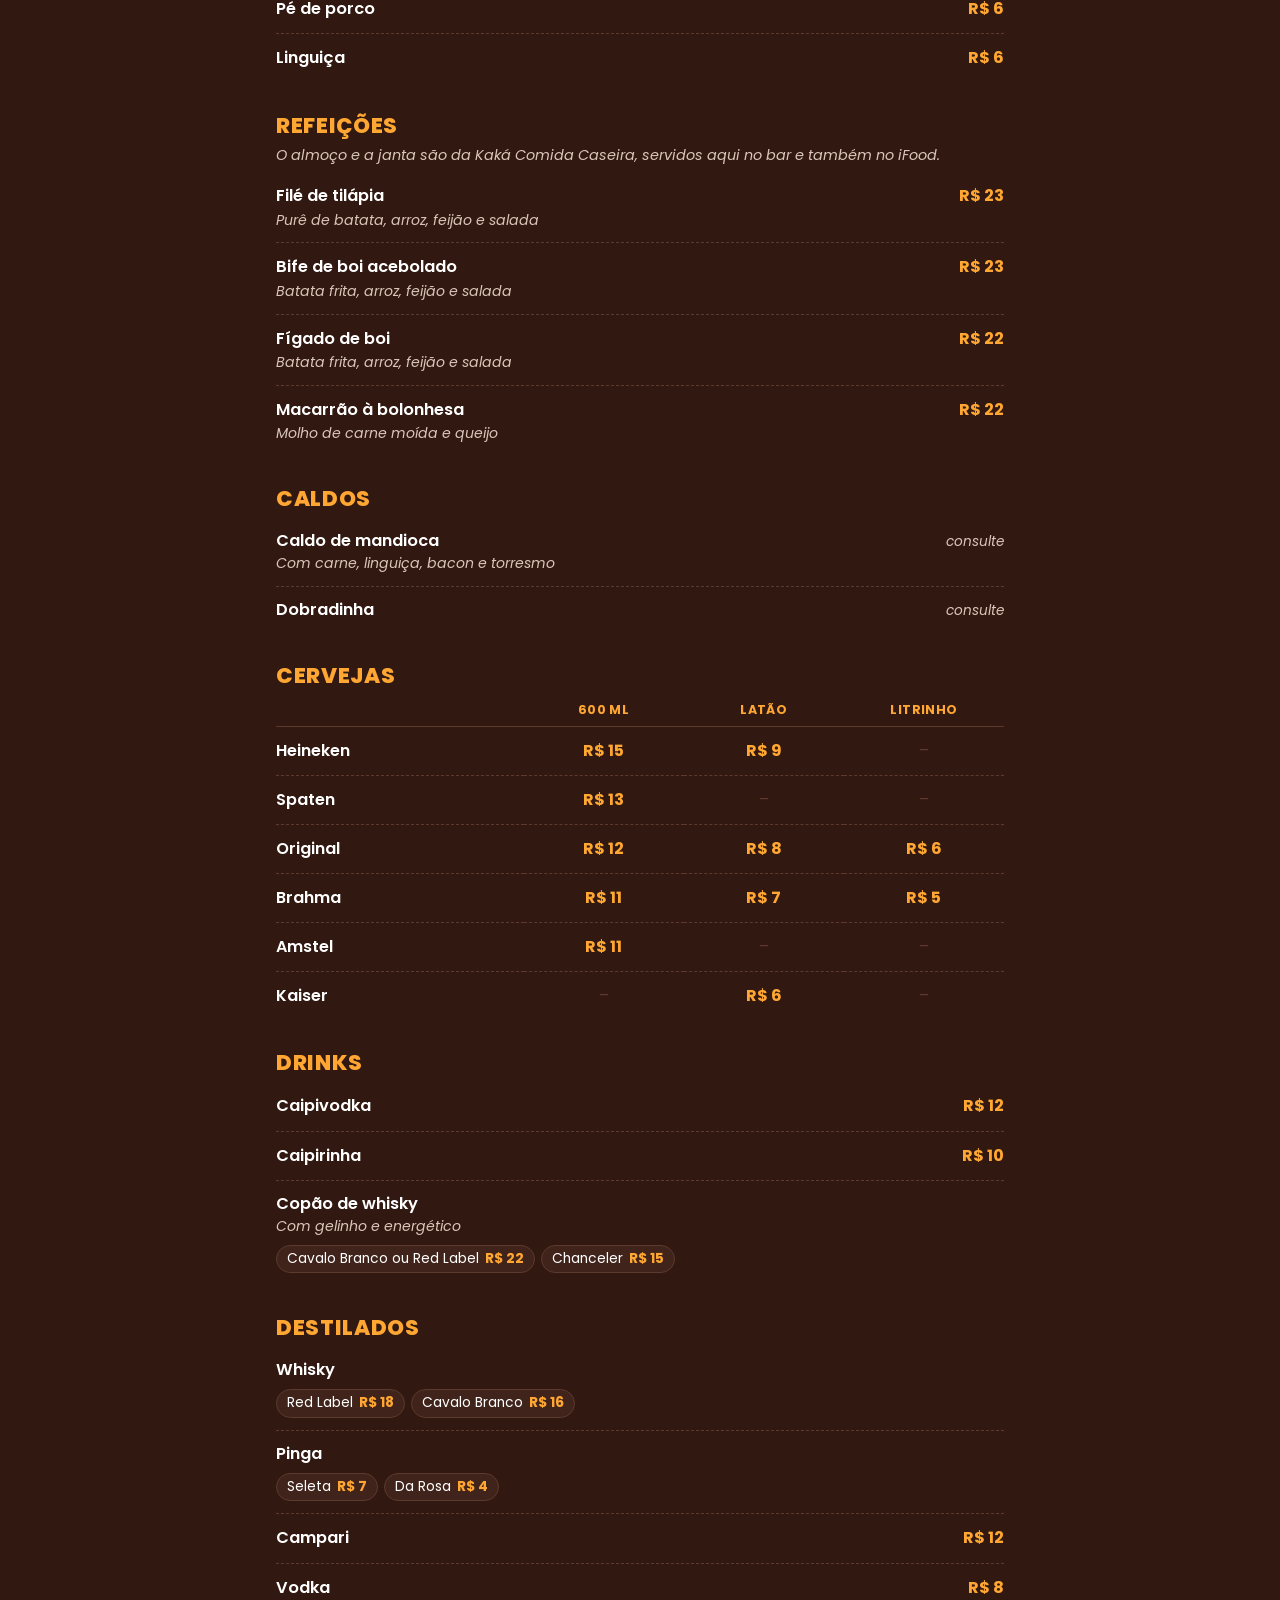
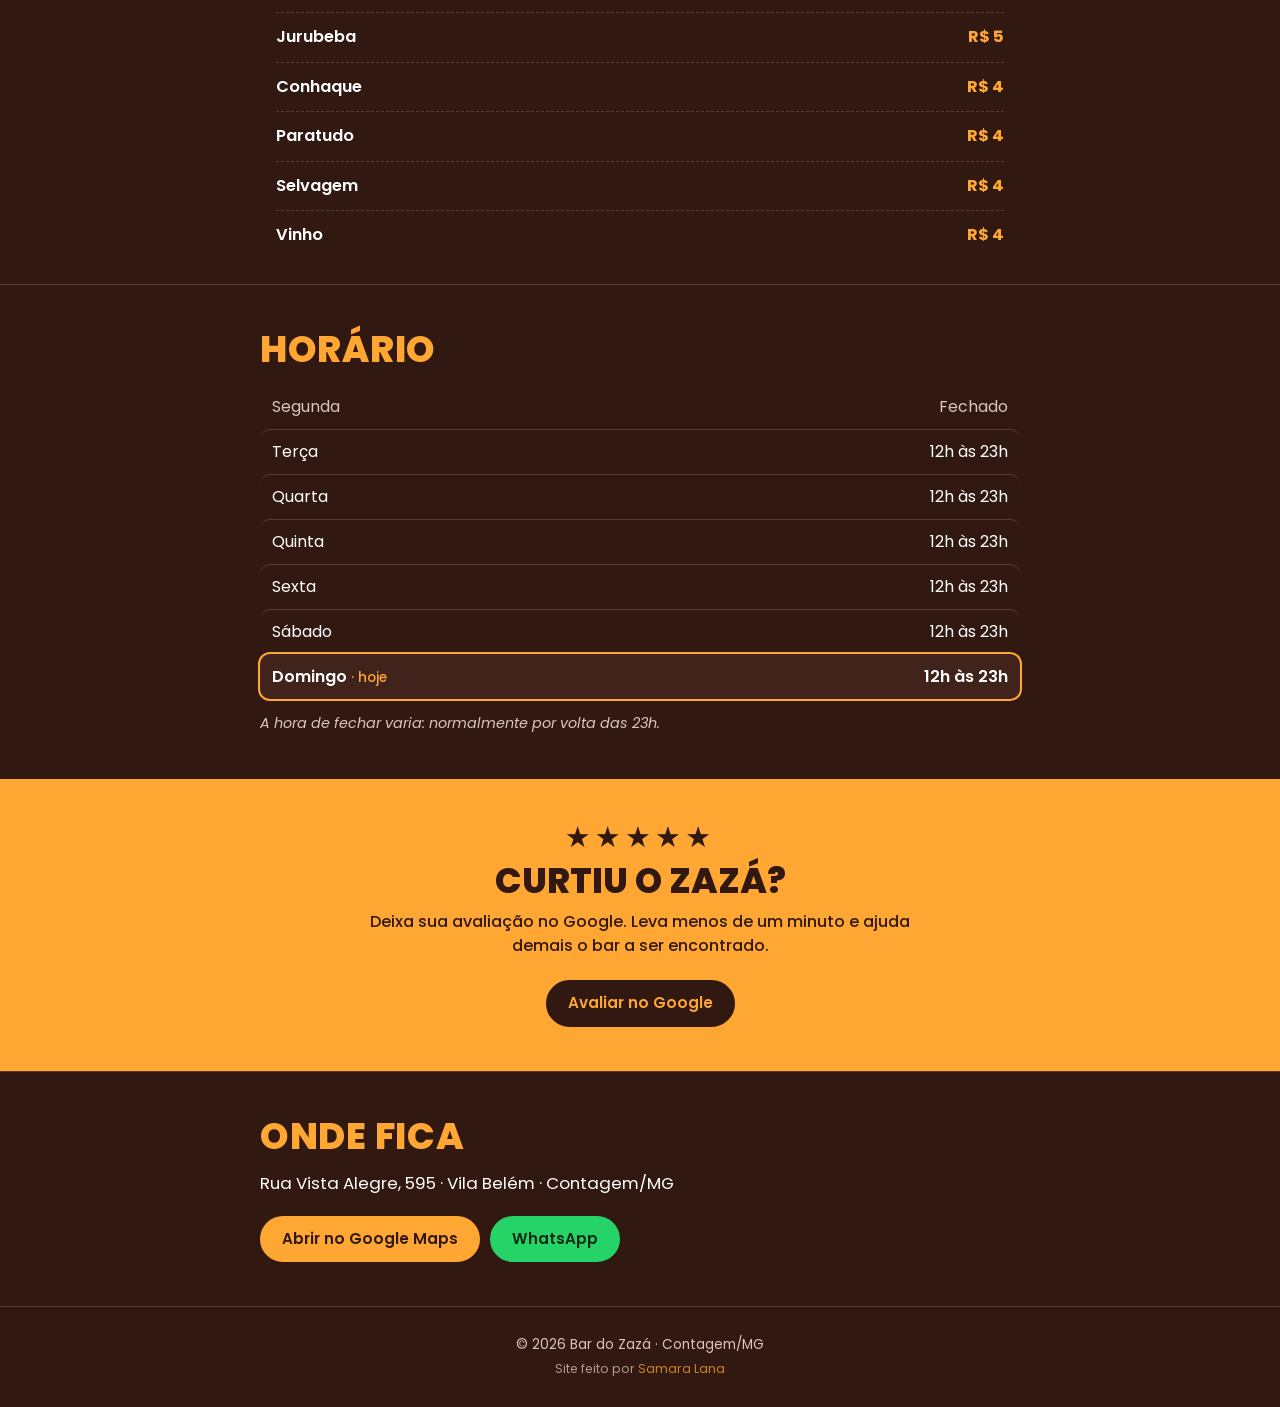
==== commit 0da305d8: "Visual do cardápio impresso, cervejas em tabela, crédito no rodapé e planilha ligada Co-Authored-By:" ====
--- a/index.html
+++ b/index.html
@@ -8,7 +8,7 @@
       name="description"
       content="Cardápio, horário de funcionamento e localização do Bar do Zazá, em Contagem/MG. Porções, tira-gosto, refeições, cervejas e drinks."
     />
-    <meta name="theme-color" content="#d7261e" />
+    <meta name="theme-color" content="#311810" />
     <meta property="og:title" content="Bar do Zazá" />
     <meta property="og:description" content="Cardápio, horário e localização. Terça a domingo, a partir das 12h." />
     <meta property="og:type" content="website" />
@@ -16,7 +16,7 @@
     <link rel="preconnect" href="https://fonts.googleapis.com" />
     <link rel="preconnect" href="https://fonts.gstatic.com" crossorigin />
     <link
-      href="https://fonts.googleapis.com/css2?family=Anton&family=Archivo:wght@400;500;600;700;800&display=swap"
+      href="https://fonts.googleapis.com/css2?family=Poppins:ital,wght@0,400;0,500;0,600;0,700;0,800;1,400&family=Rubik+Dirt&display=swap"
       rel="stylesheet"
     />
     <link rel="stylesheet" href="assets/style.css" />
@@ -82,7 +82,10 @@
     </main>
 
     <footer class="rodape">
-      <p><span id="rodape-nome">Bar do Zazá</span> · Contagem/MG</p>
+      <p>© <span id="ano">2026</span> <span id="rodape-nome">Bar do Zazá</span> · Contagem/MG</p>
+      <p class="rodape__credito">
+        Site feito por <a href="https://github.com/samara-lana" target="_blank" rel="noopener">Samara Lana</a>
+      </p>
     </footer>
 
     <script src="assets/config.js"></script>
--- a/assets/style.css
+++ b/assets/style.css
@@ -1,17 +1,20 @@
+/* Cores e letras tiradas do cardápio impresso (PDF) */
 :root {
-  --papel: #fbfaf7;
-  --papel-2: #f1efe9;
-  --tinta: #15213a;
-  --tinta-suave: #5d6577;
-  --linha: #dedad1;
-  --vermelho: #d7261e;
-  --vermelho-escuro: #b31c15;
-  --verde: #1f9d55;
-  --whats: #1fa855;
-  --largura: 720px;
+  --fundo: #311810;
+  --fundo-2: #40231a;
+  --fundo-3: #4d2c21;
+  --linha: #5c3a2d;
+  --texto: #ffffff;
+  --texto-suave: #d9c6ba;
+  --laranja: #ffa732;
+  --laranja-escuro: #e88f15;
+  --verde: #6fd38a;
+  --vermelho: #ff8b7b;
+  --whats: #25d366;
+  --largura: 760px;
   --gutter: 16px;
-  --letreiro: "Anton", "Impact", "Arial Narrow", sans-serif;
-  color-scheme: light;
+  --logo: "Rubik Dirt", "Poppins", sans-serif;
+  color-scheme: dark;
 }
 
 [hidden] {
@@ -36,9 +39,9 @@
 
 body {
   margin: 0;
-  background: var(--papel);
-  color: var(--tinta);
-  font-family: "Archivo", system-ui, -apple-system, "Segoe UI", sans-serif;
+  background: var(--fundo);
+  color: var(--texto);
+  font-family: "Poppins", system-ui, -apple-system, "Segoe UI", sans-serif;
   font-size: 16px;
   line-height: 1.5;
   overflow-x: hidden;
@@ -64,150 +67,114 @@
   gap: 8px;
   min-height: 46px;
   padding: 10px 20px;
-  border: 2px solid var(--tinta);
-  border-radius: 6px;
-  color: var(--tinta);
+  border: 2px solid var(--laranja);
+  border-radius: 999px;
+  color: var(--laranja);
   background: transparent;
-  font-weight: 700;
+  font-weight: 600;
   font-size: 0.95rem;
   text-decoration: none;
   white-space: nowrap;
   transition:
     background-color 0.15s,
-    color 0.15s,
-    transform 0.1s;
-}
-
-.botao:active {
-  transform: translateY(1px);
+    color 0.15s;
 }
 
 .botao:hover {
-  background: var(--papel-2);
+  background: rgba(255, 167, 50, 0.12);
 }
 
 .botao:focus-visible,
 .aba:focus-visible {
-  outline: 3px solid var(--vermelho);
+  outline: 3px solid var(--texto);
   outline-offset: 2px;
 }
 
 .botao--cheio {
-  background: var(--tinta);
-  color: #fff;
+  background: var(--laranja);
+  color: var(--fundo);
 }
 
 .botao--cheio:hover {
-  background: #0b1426;
+  background: var(--laranja-escuro);
+  border-color: var(--laranja-escuro);
 }
 
 .botao--whats {
   border-color: var(--whats);
   background: var(--whats);
-  color: #fff;
+  color: #0b2a16;
 }
 
 .botao--whats:hover {
-  background: #178a45;
-}
-
-/* Botões sobre o vermelho do topo */
-.hero .botao {
-  border-color: #fff;
-  color: #fff;
-}
-
-.hero .botao:hover {
-  background: rgba(255, 255, 255, 0.14);
-}
-
-.hero .botao--cheio {
-  background: #fff;
-  color: var(--vermelho);
-}
-
-.hero .botao--cheio:hover {
-  background: #ffe9e7;
+  background: #1fb858;
+  border-color: #1fb858;
 }
 
 /* ---------- Topo ---------- */
 
 .hero {
-  position: relative;
-  padding: 44px var(--gutter) 40px;
+  padding: 48px var(--gutter) 44px;
   text-align: center;
-  color: #fff;
-  background: var(--vermelho);
-}
-
-/* Faixa listrada embaixo do letreiro, tipo toldo de boteco */
-.hero::after {
-  content: "";
-  position: absolute;
-  left: 0;
-  right: 0;
-  bottom: -10px;
-  height: 10px;
-  background: repeating-linear-gradient(90deg, var(--vermelho) 0 22px, #fff 22px 44px);
+  background:
+    radial-gradient(ellipse at 50% 0%, rgba(255, 167, 50, 0.16), transparent 65%), var(--fundo);
 }
 
 .hero__inner {
   max-width: var(--largura);
   margin: 0 auto;
+  padding: 28px 12px 32px;
+  /* moldura laranja, como a do cardápio impresso */
+  border: 2px solid var(--laranja);
+  border-radius: 4px;
 }
 
 .hero__eyebrow {
-  font-family: var(--letreiro);
-  font-size: 1.15rem;
-  letter-spacing: 0.4em;
-  padding-left: 0.4em;
+  color: var(--laranja);
+  font-weight: 800;
+  letter-spacing: 0.35em;
+  padding-left: 0.35em;
   text-transform: uppercase;
+  font-size: 0.95rem;
 }
 
 .hero__logo {
-  font-family: var(--letreiro);
+  font-family: var(--logo);
   font-weight: 400;
-  font-size: clamp(6rem, 34vw, 11rem);
-  line-height: 0.95;
-  letter-spacing: 0.01em;
+  font-size: clamp(4.5rem, 22vw, 9rem);
+  line-height: 1;
   text-transform: uppercase;
-  margin: 2px 0 20px;
-  text-shadow: 4px 4px 0 var(--vermelho-escuro);
+  margin: 2px 0 18px;
 }
 
 .status {
   display: inline-flex;
   align-items: center;
   gap: 8px;
-  min-height: 34px;
-  padding: 6px 14px;
-  border-radius: 999px;
-  background: #fff;
-  color: var(--tinta);
-  font-weight: 600;
-  font-size: 0.92rem;
-}
-
-.status:empty {
-  visibility: hidden;
+  min-height: 1.5em;
+  font-weight: 500;
+  color: var(--texto-suave);
 }
 
 .status::before {
   content: "";
-  width: 9px;
-  height: 9px;
+  width: 10px;
+  height: 10px;
   border-radius: 50%;
-  background: var(--tinta-suave);
+  background: currentColor;
   flex: none;
 }
 
-.status--aberto::before {
-  background: var(--verde);
-  box-shadow: 0 0 0 3px rgba(31, 157, 85, 0.2);
-}
-
-.status--fechado::before {
-  background: var(--vermelho);
+.status:empty::before {
+  display: none;
+}
+
+.status--aberto {
+  color: var(--verde);
+}
+
+.status--fechado {
+  color: var(--vermelho);
 }
 
 .hero__acoes {
@@ -215,27 +182,18 @@
   flex-wrap: wrap;
   justify-content: center;
   gap: 10px;
-  margin-top: 24px;
+  margin-top: 22px;
 }
 
 /* ---------- Títulos ---------- */
 
 .titulo {
-  font-family: var(--letreiro);
-  font-weight: 400;
-  font-size: clamp(2rem, 9vw, 2.8rem);
-  line-height: 1;
+  color: var(--laranja);
+  font-weight: 800;
+  font-size: clamp(1.7rem, 7vw, 2.3rem);
   text-transform: uppercase;
-  letter-spacing: 0.01em;
-}
-
-.titulo::after {
-  content: "";
-  display: block;
-  width: 48px;
-  height: 5px;
-  margin-top: 10px;
-  background: var(--vermelho);
+  letter-spacing: 0.02em;
+  line-height: 1.1;
 }
 
 /* ---------- Cardápio ---------- */
@@ -243,7 +201,7 @@
 .cardapio {
   max-width: var(--largura);
   margin: 0 auto;
-  padding: 52px 0 24px;
+  padding: 36px 0 24px;
 }
 
 .secao-topo {
@@ -257,10 +215,10 @@
   display: flex;
   gap: 8px;
   overflow-x: auto;
-  margin-top: 18px;
+  margin-top: 14px;
   padding: 12px var(--gutter);
   scroll-padding-inline: var(--gutter);
-  background: var(--papel);
+  background: var(--fundo);
   border-bottom: 1px solid var(--linha);
   scrollbar-width: none;
 }
@@ -279,19 +237,20 @@
   flex: none;
   padding: 7px 14px;
   border-radius: 999px;
-  border: 1.5px solid var(--linha);
-  background: #fff;
-  color: var(--tinta);
+  border: 1px solid var(--linha);
+  background: var(--fundo-2);
+  color: var(--texto);
   font-size: 0.9rem;
-  font-weight: 600;
+  font-weight: 500;
   text-decoration: none;
   white-space: nowrap;
 }
 
 .aba[aria-current="true"] {
-  background: var(--tinta);
-  border-color: var(--tinta);
-  color: #fff;
+  background: var(--laranja);
+  border-color: var(--laranja);
+  color: var(--fundo);
+  font-weight: 600;
 }
 
 .cardapio__lista {
@@ -299,27 +258,29 @@
 }
 
 .grupo {
-  padding-top: 32px;
+  padding-top: 30px;
 }
 
 .grupo__titulo {
-  font-family: var(--letreiro);
-  font-weight: 400;
-  font-size: 1.6rem;
-  line-height: 1.1;
+  color: var(--laranja);
+  font-weight: 800;
+  font-size: 1.35rem;
+  line-height: 1.2;
   text-transform: uppercase;
-  color: var(--vermelho);
+  letter-spacing: 0.03em;
 }
 
 .grupo__nota {
   margin-top: 6px;
-  color: var(--tinta-suave);
-  font-size: 0.92rem;
+  color: var(--texto-suave);
+  font-size: 0.9rem;
+  font-style: italic;
 }
 
 .grupo__nota a {
-  color: var(--vermelho);
-  font-weight: 700;
+  color: var(--laranja);
+  font-weight: 600;
+  font-style: normal;
   white-space: nowrap;
 }
 
@@ -330,8 +291,8 @@
 }
 
 .item {
-  padding: 13px 0;
-  border-bottom: 1px solid var(--linha);
+  padding: 12px 0;
+  border-bottom: 1px dashed var(--linha);
 }
 
 .item:last-child {
@@ -341,47 +302,36 @@
 .item__linha {
   display: flex;
   align-items: baseline;
-  gap: 10px;
+  gap: 12px;
 }
 
 .item__nome {
+  flex: 1;
+  font-weight: 600;
+  font-size: 1.02rem;
+  line-height: 1.35;
+}
+
+.item__preco {
+  color: var(--laranja);
   font-weight: 700;
-  font-size: 1.05rem;
-  line-height: 1.3;
-}
-
-/* pontilhado entre o nome e o preço */
-.item__linha::after {
-  content: "";
-  order: 1;
-  flex: 1;
-  min-width: 16px;
-  border-bottom: 2px dotted var(--linha);
-  transform: translateY(-4px);
-}
-
-.item__linha--sem-preco::after {
-  display: none;
-}
-
-.item__preco {
-  order: 2;
-  font-weight: 800;
-  font-size: 1.05rem;
+  font-size: 1.02rem;
   white-space: nowrap;
   font-variant-numeric: tabular-nums;
 }
 
 .item__preco--consulte {
-  font-weight: 500;
+  color: var(--texto-suave);
+  font-weight: 400;
   font-size: 0.85rem;
-  color: var(--tinta-suave);
+  font-style: italic;
 }
 
 .item__desc {
   margin-top: 2px;
-  color: var(--tinta-suave);
-  font-size: 0.9rem;
+  color: var(--texto-suave);
+  font-size: 0.88rem;
+  font-style: italic;
   line-height: 1.4;
 }
 
@@ -399,57 +349,126 @@
   align-items: baseline;
   gap: 6px;
   padding: 4px 10px;
-  border-radius: 6px;
-  background: var(--papel-2);
-  font-size: 0.88rem;
+  border-radius: 999px;
+  background: var(--fundo-2);
+  border: 1px solid var(--linha);
+  font-size: 0.86rem;
   line-height: 1.35;
 }
 
 .opcao b {
-  font-weight: 800;
+  color: var(--laranja);
+  font-weight: 700;
   font-variant-numeric: tabular-nums;
 }
 
 .opcao--falta {
-  color: var(--tinta-suave);
+  color: var(--texto-suave);
 }
 
 .opcao--falta b {
+  color: var(--texto-suave);
   text-decoration: line-through;
+  font-weight: 500;
+}
+
+/* ---------- Seção em tabela (ex.: cervejas: 600 ml | latão | litrinho) ---------- */
+
+.tabela {
+  width: 100%;
+  margin-top: 8px;
+  border-collapse: collapse;
+  font-variant-numeric: tabular-nums;
+}
+
+.tabela th {
+  padding: 6px 4px 8px;
+  color: var(--laranja);
+  font-size: 0.78rem;
+  font-weight: 700;
+  letter-spacing: 0.03em;
+  text-transform: uppercase;
+  text-align: center;
+  vertical-align: bottom;
+  line-height: 1.2;
+  border-bottom: 1px solid var(--linha);
+}
+
+.tabela th:first-child {
+  text-align: left;
+  padding-left: 0;
+}
+
+.tabela td {
+  padding: 12px 4px;
+  text-align: center;
+  font-weight: 700;
+  color: var(--laranja);
+  border-bottom: 1px dashed var(--linha);
+  white-space: nowrap;
+}
+
+.tabela tr:last-child td {
+  border-bottom: 0;
+}
+
+.tabela td:first-child {
+  padding-left: 0;
+  text-align: left;
+  color: var(--texto);
   font-weight: 600;
+  white-space: normal;
+}
+
+.tabela .vazio {
+  color: var(--linha);
+  font-weight: 400;
+}
+
+.tabela .falta {
+  color: var(--texto-suave);
+  font-weight: 500;
+  text-decoration: line-through;
+}
+
+.tabela th:not(:first-child),
+.tabela td:not(:first-child) {
+  width: 22%;
 }
 
 /* Item em falta: continua no cardápio, mas apagado e com selo */
 .item--falta .item__nome,
-.item--falta .item__preco {
-  color: var(--tinta-suave);
+.item--falta .item__preco,
+.tabela .linha--falta td:first-child {
+  color: var(--texto-suave);
 }
 
 .item--falta .item__preco {
   text-decoration: line-through;
-  font-weight: 600;
+  font-weight: 500;
 }
 
 .selo-falta {
   display: inline-block;
-  margin-left: 6px;
-  padding: 1px 7px;
-  border-radius: 4px;
-  background: var(--tinta);
-  color: #fff;
+  margin-left: 8px;
+  padding: 1px 8px;
+  border-radius: 999px;
+  background: var(--fundo-3);
+  border: 1px solid var(--linha);
+  color: var(--texto-suave);
   font-size: 0.7rem;
-  font-weight: 700;
+  font-weight: 600;
+  font-style: normal;
   letter-spacing: 0.04em;
   text-transform: uppercase;
   vertical-align: 2px;
   white-space: nowrap;
-  text-decoration: none;
 }
 
 /* ---------- Horário / Onde ---------- */
 
 .bloco {
-  padding: 52px var(--gutter);
+  padding: 44px var(--gutter);
   border-top: 1px solid var(--linha);
 }
 
@@ -460,7 +479,7 @@
 
 .horarios {
   list-style: none;
-  margin: 20px 0 0;
+  margin: 16px 0 0;
   padding: 0;
 }
 
@@ -468,56 +487,57 @@
   display: flex;
   justify-content: space-between;
   gap: 12px;
-  padding: 11px 12px;
-  border-bottom: 1px solid var(--linha);
+  padding: 10px 12px;
+  border-radius: 10px;
+}
+
+.horarios li + li {
+  border-top: 1px solid var(--linha);
 }
 
 .horarios .fechado {
-  color: var(--tinta-suave);
+  color: var(--texto-suave);
 }
 
 .horarios .hoje {
-  background: var(--tinta);
-  color: #fff;
-  border-radius: 6px;
-  border-bottom-color: transparent;
-  font-weight: 700;
+  background: var(--fundo-2);
+  border-top-color: transparent;
+  outline: 2px solid var(--laranja);
+  font-weight: 600;
+}
+
+.horarios .hoje + li {
+  border-top-color: transparent;
 }
 
 .horarios .hoje .dia::after {
-  content: "hoje";
-  margin-left: 8px;
-  padding: 1px 6px;
-  border-radius: 4px;
-  background: var(--vermelho);
-  font-size: 0.72rem;
-  letter-spacing: 0.04em;
-  text-transform: uppercase;
-  vertical-align: 2px;
+  content: " · hoje";
+  color: var(--laranja);
+  font-weight: 500;
+  font-size: 0.85rem;
 }
 
 .horarios small {
   display: block;
+  color: var(--texto-suave);
   font-size: 0.8rem;
   font-weight: 400;
-  opacity: 0.8;
 }
 
 .horarios .hora {
   text-align: right;
-  font-variant-numeric: tabular-nums;
 }
 
 .nota {
   margin-top: 14px;
-  color: var(--tinta-suave);
-  font-size: 0.92rem;
+  color: var(--texto-suave);
+  font-size: 0.9rem;
+  font-style: italic;
 }
 
 .endereco {
-  margin-top: 18px;
-  font-size: 1.1rem;
-  font-weight: 600;
+  margin-top: 14px;
+  font-size: 1.05rem;
 }
 
 .contatos {
@@ -530,47 +550,44 @@
 /* ---------- Avaliar ---------- */
 
 .avaliar {
-  background: var(--tinta);
-  color: #fff;
-  padding: 52px var(--gutter);
+  background: var(--laranja);
+  color: var(--fundo);
+  padding: 44px var(--gutter);
   text-align: center;
 }
 
 .avaliar__inner {
-  max-width: 520px;
+  max-width: 540px;
   margin: 0 auto;
 }
 
 .estrelas {
-  color: #ffc83d;
-  font-size: 1.7rem;
+  font-size: 1.8rem;
   letter-spacing: 0.15em;
   line-height: 1;
 }
 
 .avaliar__titulo {
-  margin-top: 14px;
-  font-family: var(--letreiro);
-  font-weight: 400;
-  font-size: clamp(2rem, 9vw, 2.8rem);
-  line-height: 1;
+  margin-top: 10px;
+  font-weight: 800;
+  font-size: clamp(1.6rem, 6vw, 2.2rem);
   text-transform: uppercase;
+  line-height: 1.1;
 }
 
 .avaliar__texto {
-  margin: 12px 0 24px;
-  opacity: 0.85;
+  margin: 10px 0 22px;
+  font-weight: 500;
 }
 
 .avaliar .botao {
-  background: var(--vermelho);
-  border-color: var(--vermelho);
-  color: #fff;
+  background: var(--fundo);
+  border-color: var(--fundo);
+  color: var(--laranja);
 }
 
 .avaliar .botao:hover {
-  background: var(--vermelho-escuro);
-  border-color: var(--vermelho-escuro);
+  background: var(--fundo-2);
 }
 
 /* ---------- Rodapé ---------- */
@@ -578,9 +595,24 @@
 .rodape {
   padding: 28px var(--gutter) calc(28px + env(safe-area-inset-bottom));
   text-align: center;
-  color: var(--tinta-suave);
+  color: var(--texto-suave);
   font-size: 0.85rem;
   border-top: 1px solid var(--linha);
+}
+
+.rodape__credito {
+  margin-top: 4px;
+  font-size: 0.78rem;
+  opacity: 0.75;
+}
+
+.rodape__credito a {
+  color: var(--laranja);
+  text-decoration: none;
+}
+
+.rodape__credito a:hover {
+  text-decoration: underline;
 }
 
 @media (min-width: 760px) {
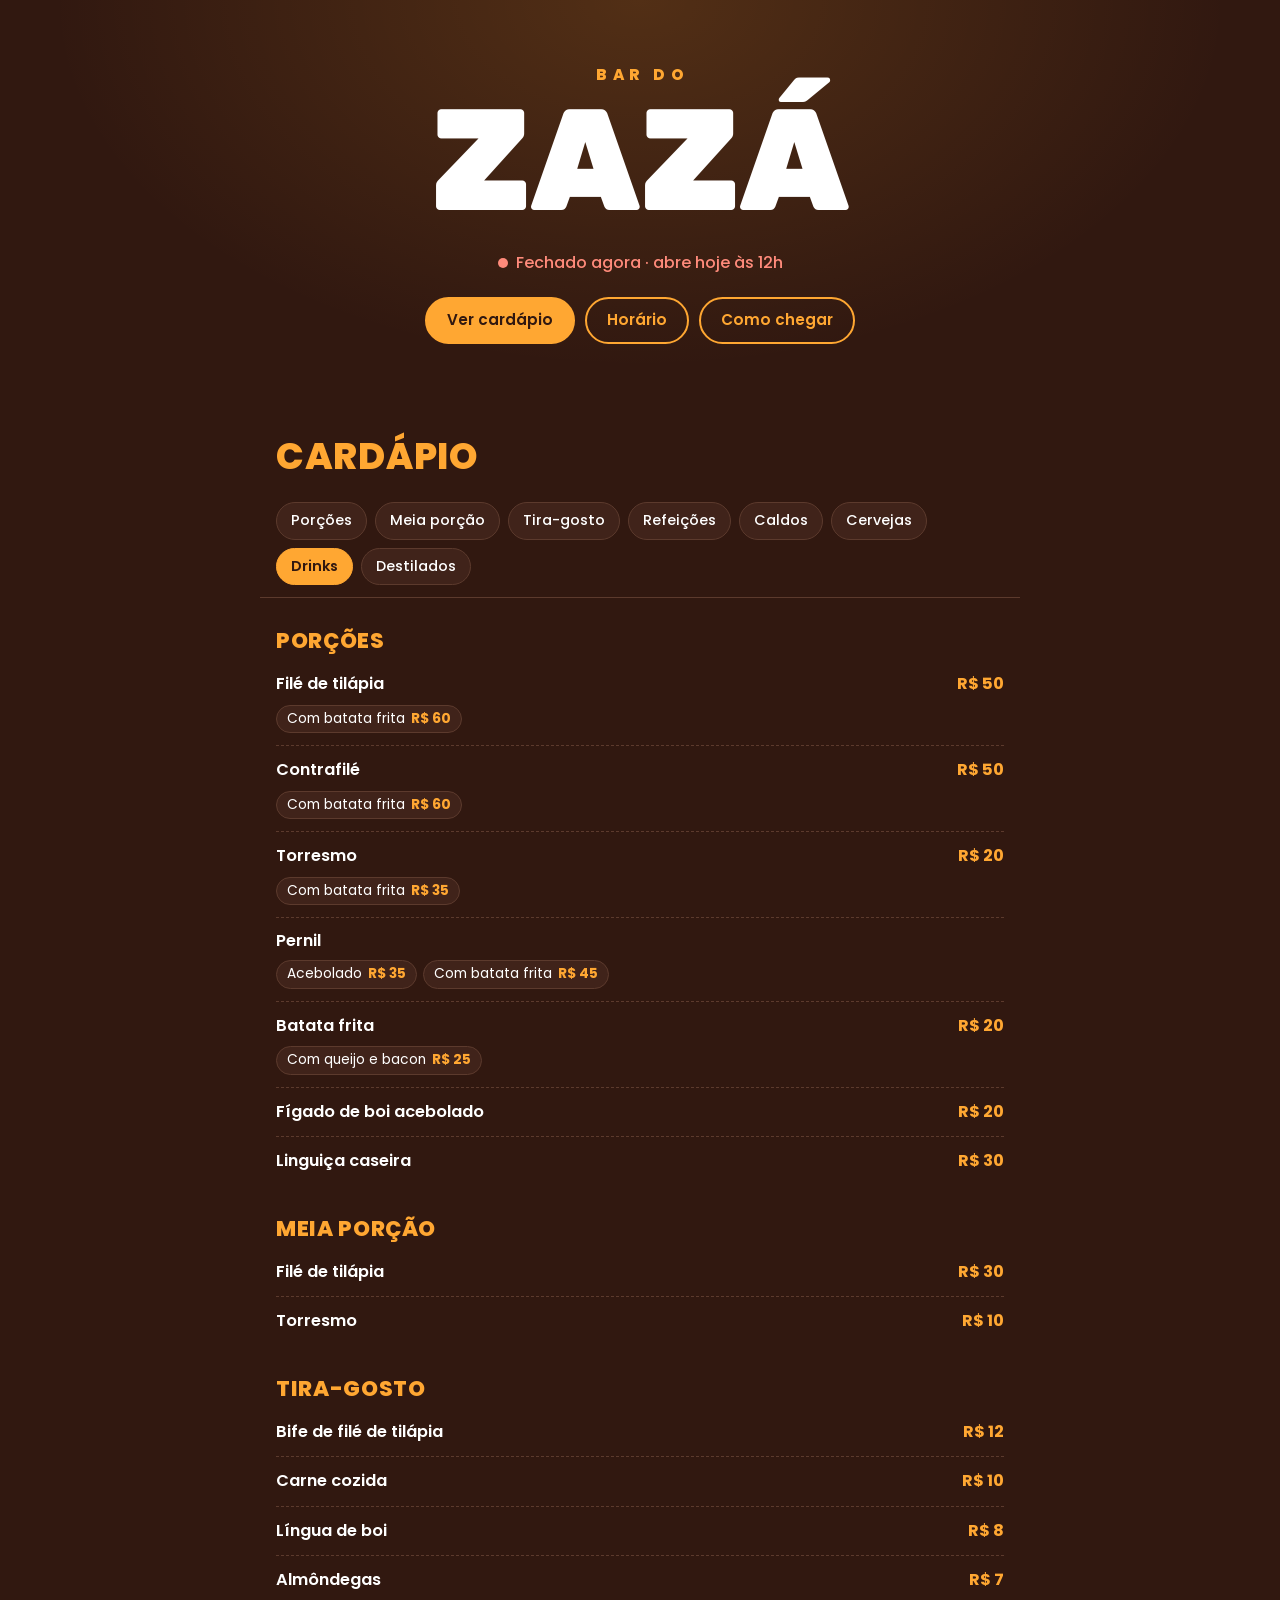
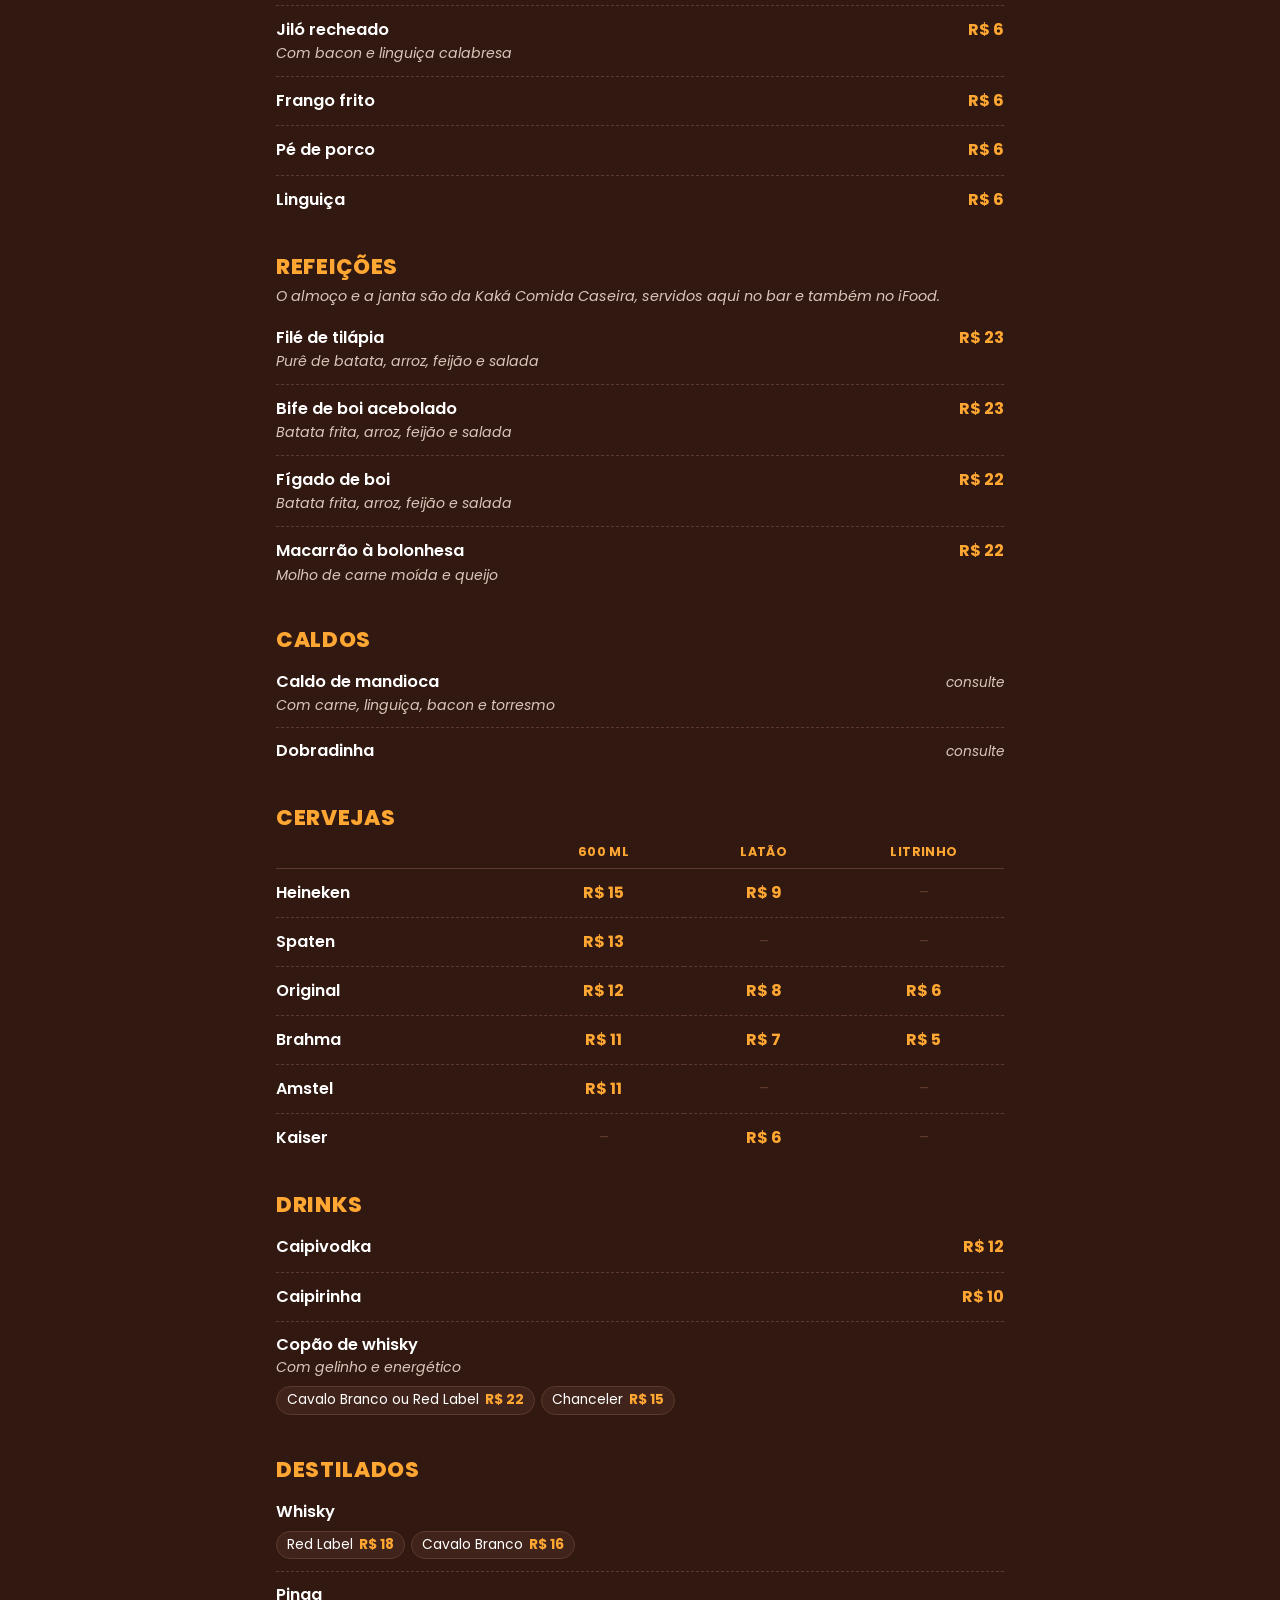
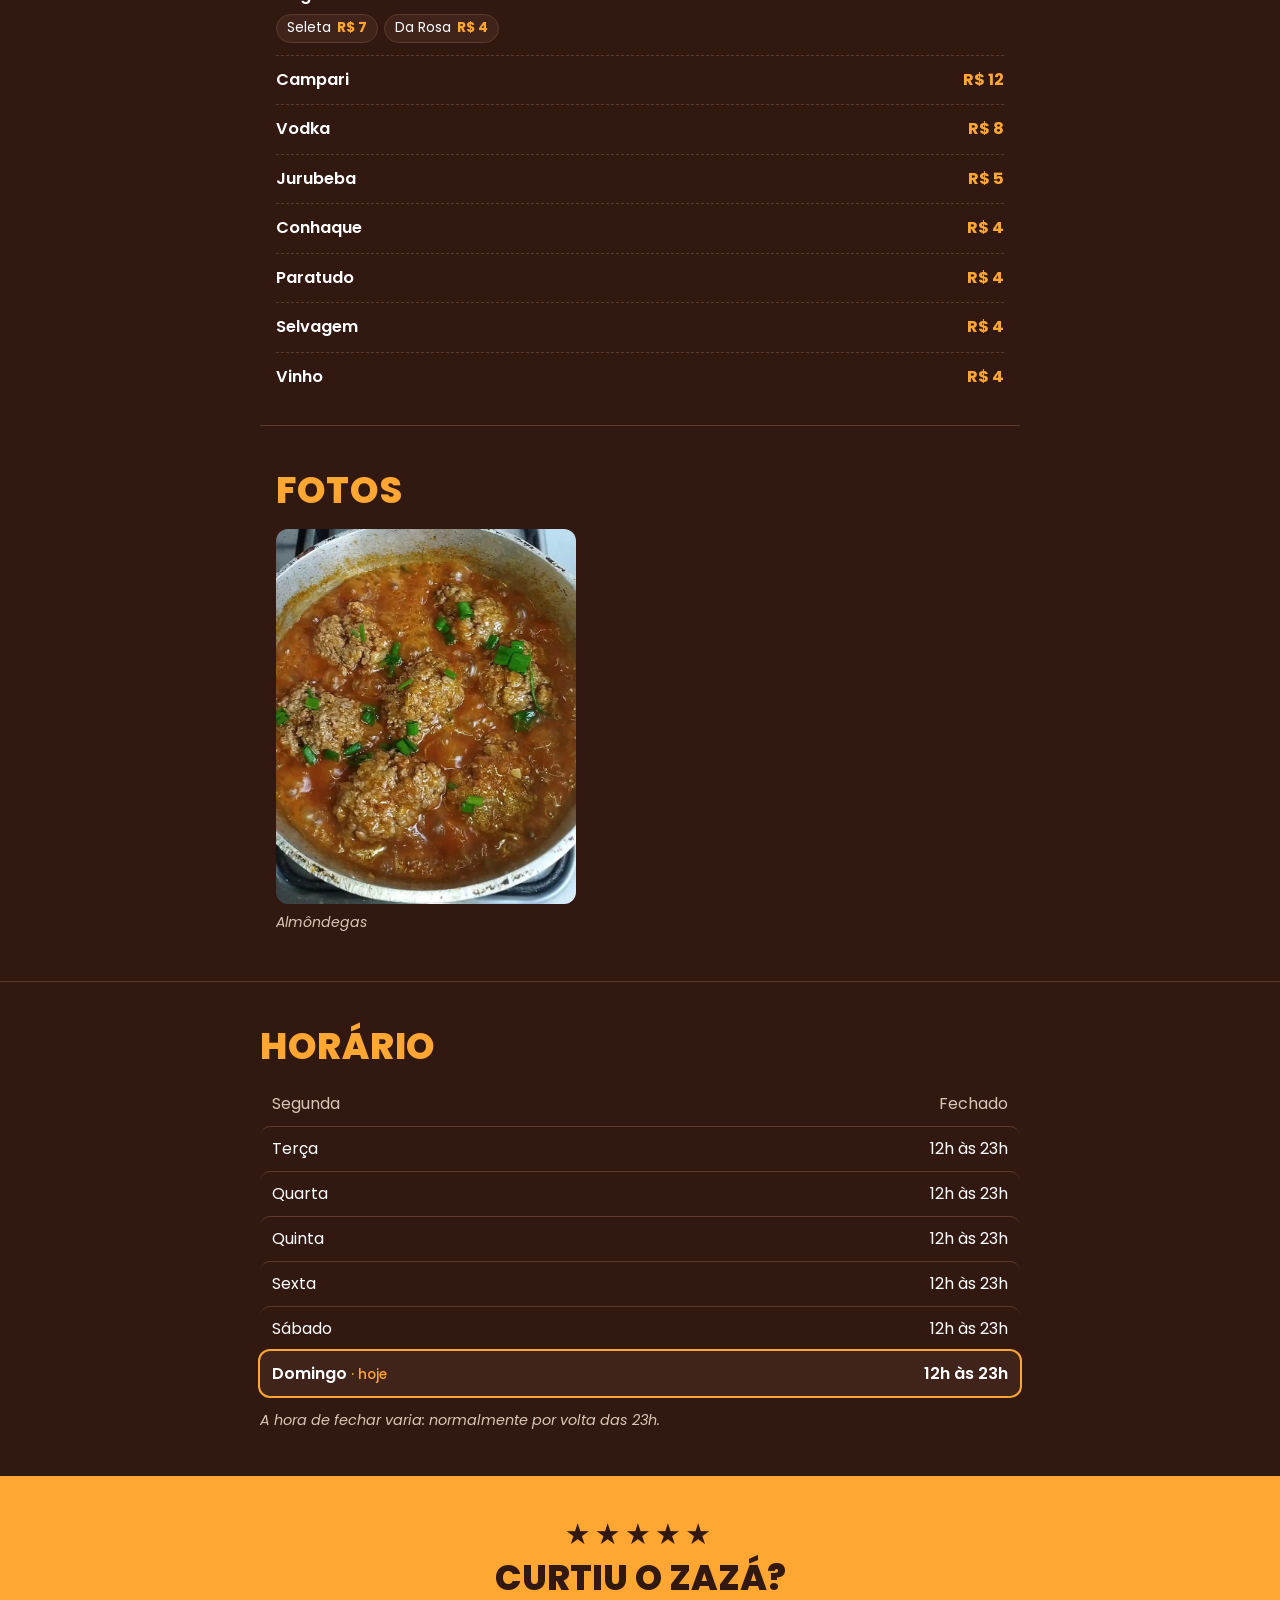
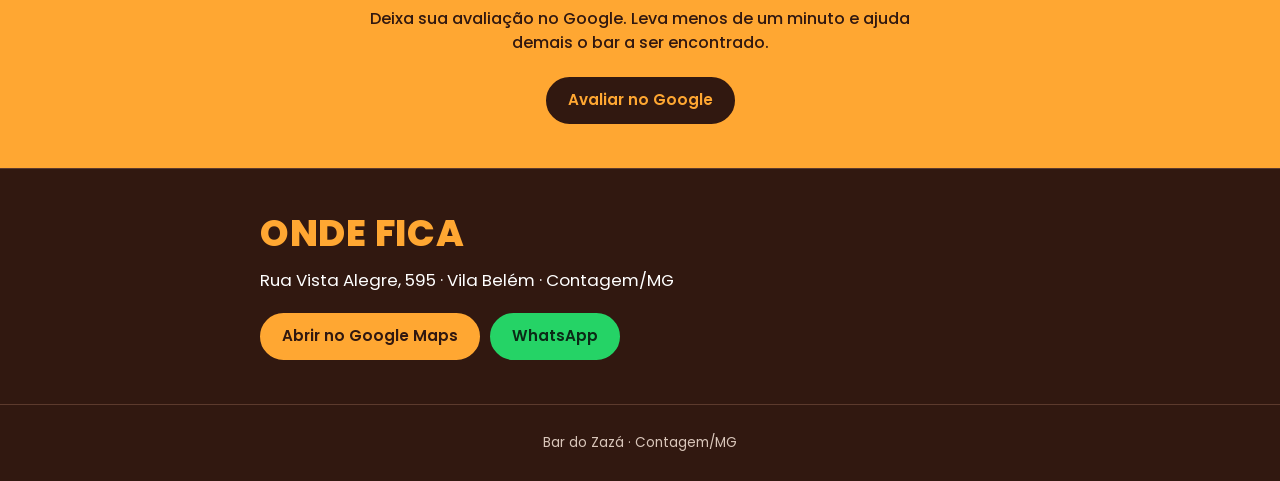
==== commit a991f93a: "Admin pelo celular, seção de fotos, Meia porção de volta e logo sólido - admin/: login com senha con" ====
--- a/index.html
+++ b/index.html
@@ -16,7 +16,7 @@
     <link rel="preconnect" href="https://fonts.googleapis.com" />
     <link rel="preconnect" href="https://fonts.gstatic.com" crossorigin />
     <link
-      href="https://fonts.googleapis.com/css2?family=Poppins:ital,wght@0,400;0,500;0,600;0,700;0,800;1,400&family=Rubik+Dirt&display=swap"
+      href="https://fonts.googleapis.com/css2?family=Poppins:ital,wght@0,400;0,500;0,600;0,700;0,800;1,400&family=Rubik:wght@900&display=swap"
       rel="stylesheet"
     />
     <link rel="stylesheet" href="assets/style.css" />
@@ -42,6 +42,13 @@
         </div>
         <nav class="abas" id="abas" aria-label="Seções do cardápio"></nav>
         <div class="cardapio__lista" id="cardapio-lista"></div>
+      </section>
+
+      <section id="fotos" class="fotos" aria-labelledby="titulo-fotos" hidden>
+        <div class="secao-topo">
+          <h2 id="titulo-fotos" class="titulo">Fotos</h2>
+        </div>
+        <ul class="fotos__lista" id="fotos-lista"></ul>
       </section>
 
       <section id="horario" class="bloco" aria-labelledby="titulo-horario">
@@ -82,10 +89,7 @@
     </main>
 
     <footer class="rodape">
-      <p>© <span id="ano">2026</span> <span id="rodape-nome">Bar do Zazá</span> · Contagem/MG</p>
-      <p class="rodape__credito">
-        Site feito por <a href="https://github.com/samara-lana" target="_blank" rel="noopener">Samara Lana</a>
-      </p>
+      <p><span id="rodape-nome">Bar do Zazá</span> · Contagem/MG</p>
     </footer>
 
     <script src="assets/config.js"></script>
--- a/assets/style.css
+++ b/assets/style.css
@@ -13,7 +13,7 @@
   --whats: #25d366;
   --largura: 760px;
   --gutter: 16px;
-  --logo: "Rubik Dirt", "Poppins", sans-serif;
+  --logo: "Rubik", "Poppins", sans-serif;
   color-scheme: dark;
 }
 
@@ -123,10 +123,6 @@
 .hero__inner {
   max-width: var(--largura);
   margin: 0 auto;
-  padding: 28px 12px 32px;
-  /* moldura laranja, como a do cardápio impresso */
-  border: 2px solid var(--laranja);
-  border-radius: 4px;
 }
 
 .hero__eyebrow {
@@ -140,7 +136,7 @@
 
 .hero__logo {
   font-family: var(--logo);
-  font-weight: 400;
+  font-weight: 900;
   font-size: clamp(4.5rem, 22vw, 9rem);
   line-height: 1;
   text-transform: uppercase;
@@ -465,6 +461,62 @@
   white-space: nowrap;
 }
 
+/* ---------- Fotos ---------- */
+
+.fotos {
+  max-width: var(--largura);
+  margin: 0 auto;
+  padding: 44px 0;
+  border-top: 1px solid var(--linha);
+}
+
+/* Carrossel: no celular rola de lado, uma foto e um pedaço da próxima */
+.fotos__lista {
+  display: flex;
+  gap: 12px;
+  overflow-x: auto;
+  list-style: none;
+  margin: 18px 0 0;
+  padding: 0 var(--gutter) 4px;
+  scroll-snap-type: x mandatory;
+  scroll-padding-inline: var(--gutter);
+  scrollbar-width: none;
+}
+
+.fotos__lista::-webkit-scrollbar {
+  display: none;
+}
+
+.fotos__lista::after {
+  content: "";
+  flex: 0 0 calc(var(--gutter) - 12px);
+}
+
+.fotos__lista > li {
+  flex: 0 0 min(78%, 300px);
+  scroll-snap-align: start;
+}
+
+.foto {
+  margin: 0;
+}
+
+.foto img {
+  display: block;
+  width: 100%;
+  aspect-ratio: 4 / 5;
+  object-fit: cover;
+  border-radius: 12px;
+  background: var(--fundo-2);
+}
+
+.foto figcaption {
+  margin-top: 8px;
+  color: var(--texto-suave);
+  font-size: 0.88rem;
+  font-style: italic;
+}
+
 /* ---------- Horário / Onde ---------- */
 
 .bloco {
@@ -600,21 +652,6 @@
   border-top: 1px solid var(--linha);
 }
 
-.rodape__credito {
-  margin-top: 4px;
-  font-size: 0.78rem;
-  opacity: 0.75;
-}
-
-.rodape__credito a {
-  color: var(--laranja);
-  text-decoration: none;
-}
-
-.rodape__credito a:hover {
-  text-decoration: underline;
-}
-
 @media (min-width: 760px) {
   .hero {
     padding: 64px var(--gutter) 56px;
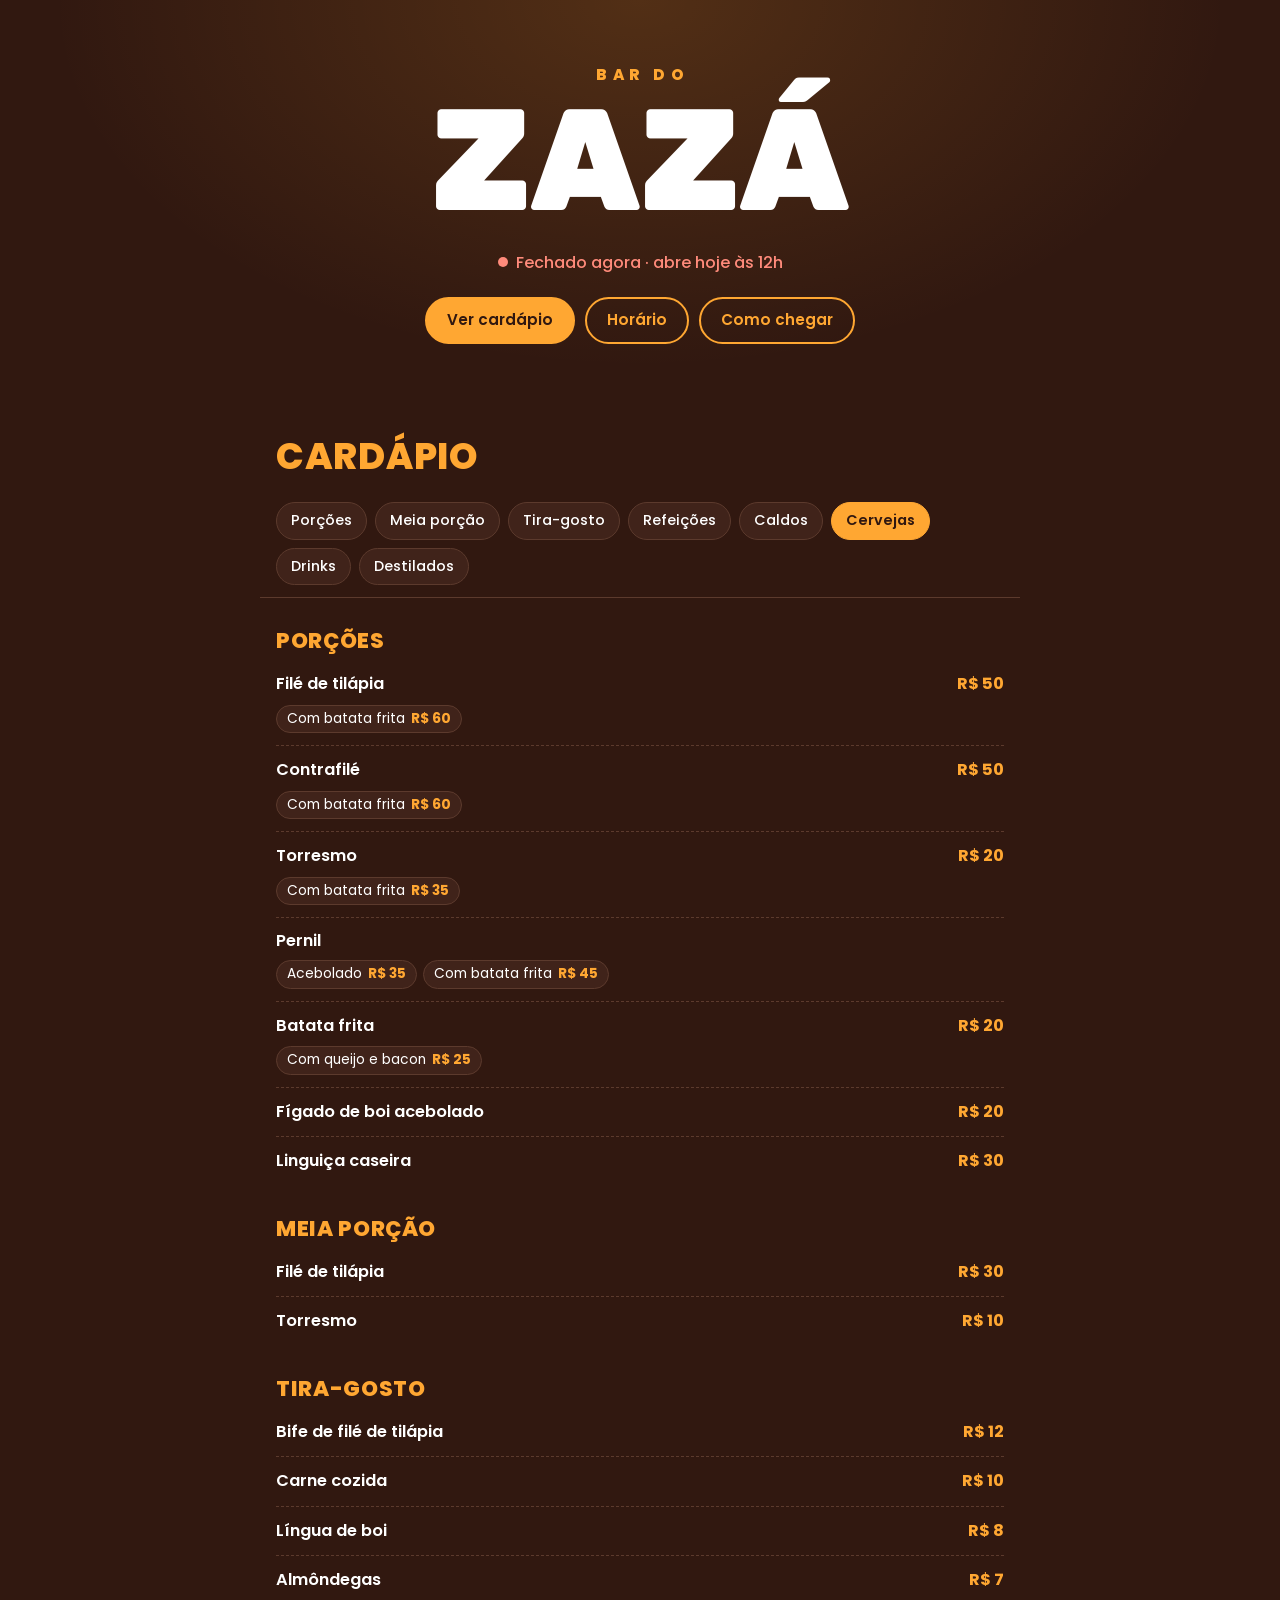
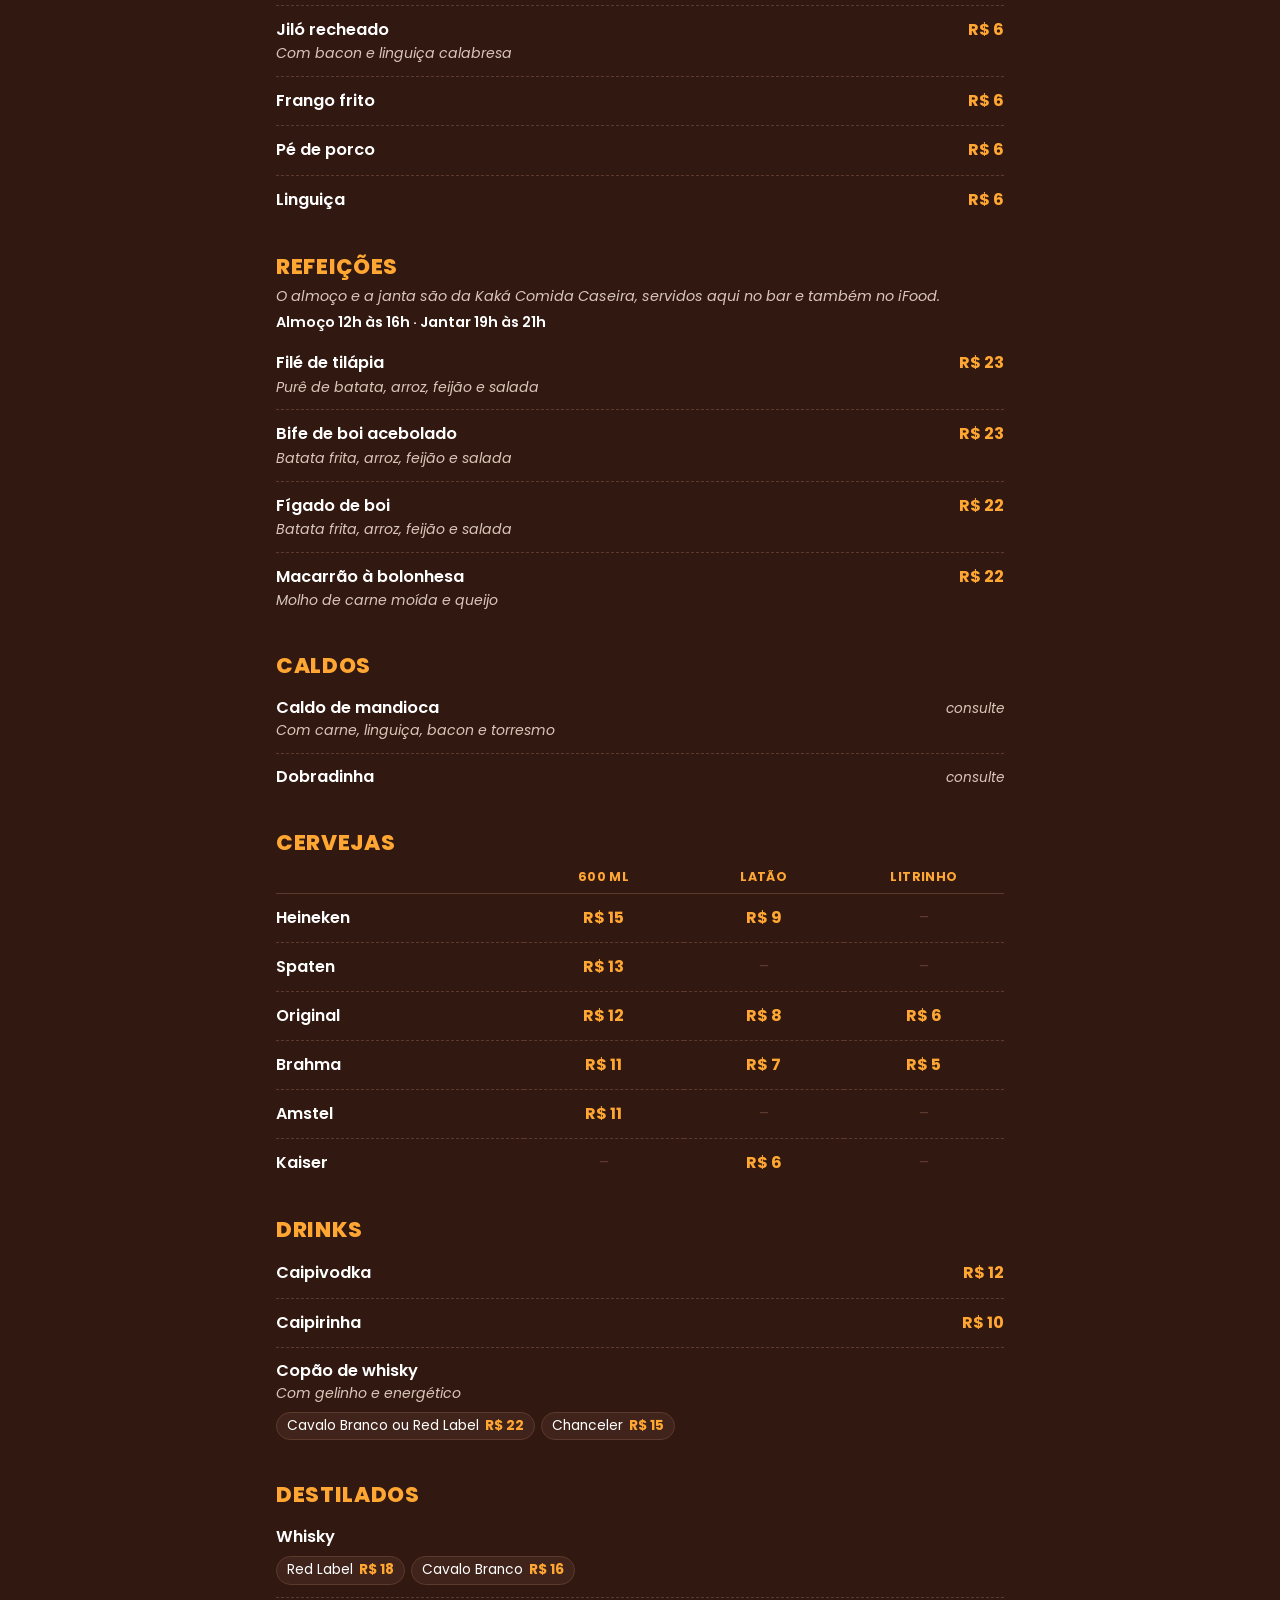
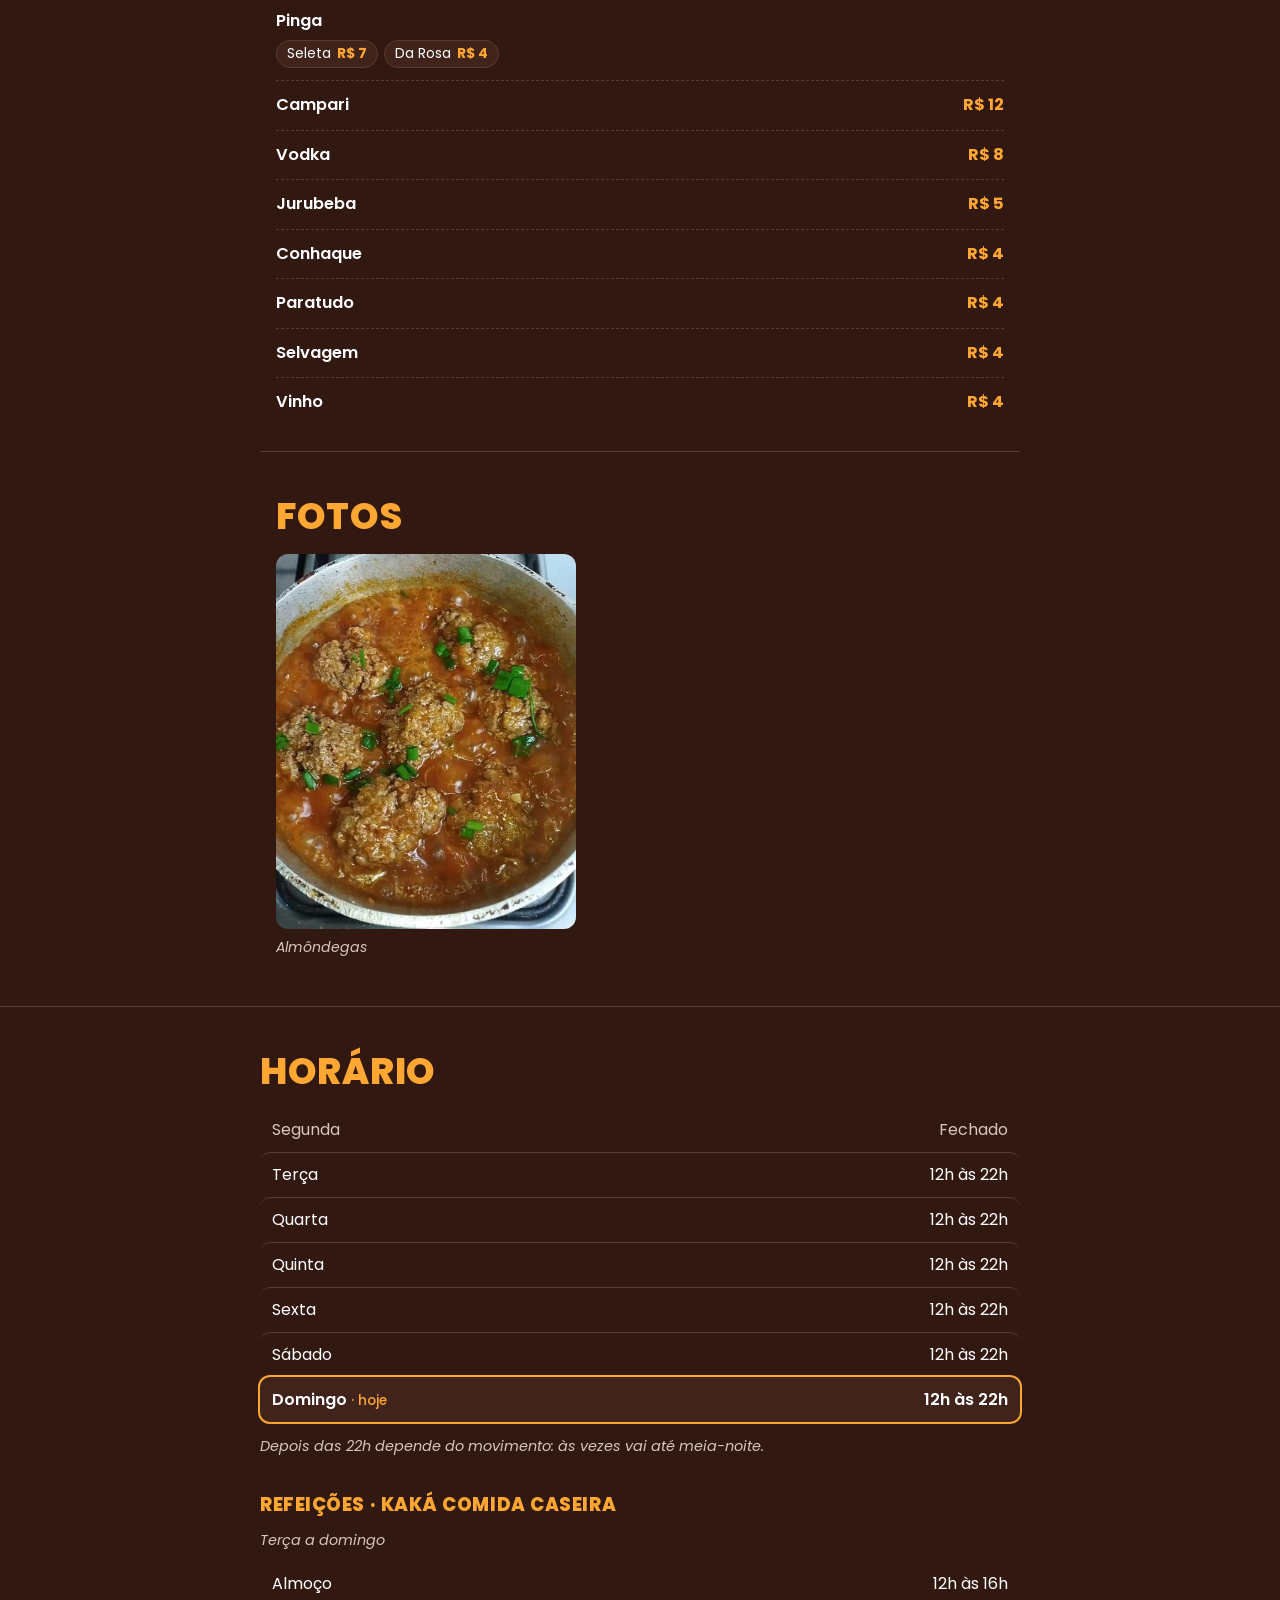
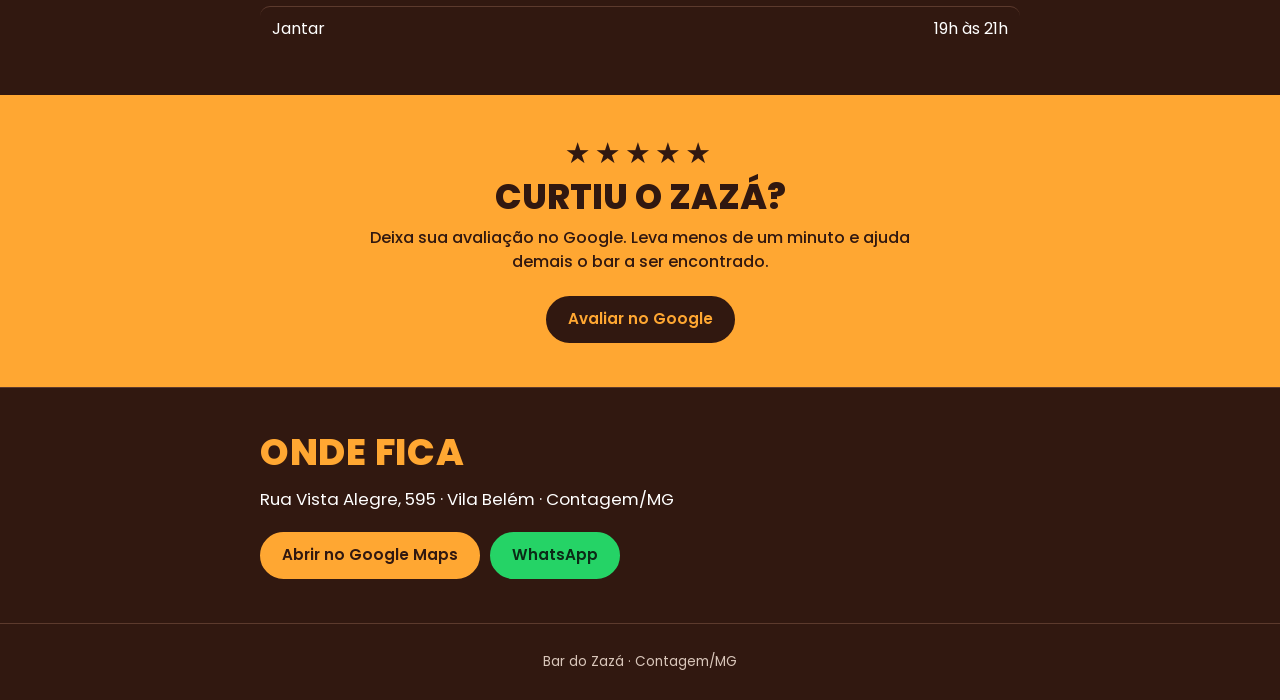
==== commit 00ace0ec: "Horário: bar fecha 22h com aviso de "pode estar aberto" até meia-noite; horários da Kaká - Status am" ====
--- a/index.html
+++ b/index.html
@@ -56,6 +56,12 @@
           <h2 id="titulo-horario" class="titulo">Horário</h2>
           <ul class="horarios" id="horarios"></ul>
           <p class="nota" id="aviso-horario"></p>
+
+          <div class="refeicoes-horario" id="horario-refeicoes" hidden>
+            <h3 class="subtitulo" id="titulo-refeicoes">Refeições</h3>
+            <p class="nota nota--topo" id="dias-refeicoes"></p>
+            <ul class="horarios" id="horarios-refeicoes"></ul>
+          </div>
         </div>
       </section>
 
--- a/assets/style.css
+++ b/assets/style.css
@@ -10,6 +10,7 @@
   --laranja-escuro: #e88f15;
   --verde: #6fd38a;
   --vermelho: #ff8b7b;
+  --amarelo: #ffd166;
   --whats: #25d366;
   --largura: 760px;
   --gutter: 16px;
@@ -144,21 +145,23 @@
 }
 
 .status {
-  display: inline-flex;
-  align-items: center;
-  gap: 8px;
+  display: inline-block;
+  max-width: 100%;
   min-height: 1.5em;
   font-weight: 500;
   color: var(--texto-suave);
+  text-wrap: balance;
 }
 
 .status::before {
   content: "";
+  display: inline-block;
   width: 10px;
   height: 10px;
+  margin-right: 8px;
   border-radius: 50%;
   background: currentColor;
-  flex: none;
+  vertical-align: 1px;
 }
 
 .status:empty::before {
@@ -171,6 +174,15 @@
 
 .status--fechado {
   color: var(--vermelho);
+}
+
+.status--talvez {
+  color: var(--amarelo);
+}
+
+.status a {
+  color: inherit;
+  font-weight: 600;
 }
 
 .hero__acoes {
@@ -273,6 +285,16 @@
   font-style: italic;
 }
 
+.grupo__horas {
+  margin-top: 4px;
+  font-size: 0.9rem;
+  font-weight: 600;
+}
+
+.grupo__horas > span {
+  white-space: nowrap;
+}
+
 .grupo__nota a {
   color: var(--laranja);
   font-weight: 600;
@@ -440,6 +462,16 @@
 }
 
 .item--falta .item__preco {
+  text-decoration: line-through;
+  font-weight: 500;
+}
+
+.item--falta .opcao,
+.item--falta .opcao b {
+  color: var(--texto-suave);
+}
+
+.item--falta .opcao b {
   text-decoration: line-through;
   font-weight: 500;
 }
@@ -519,6 +551,43 @@
 
 /* ---------- Horário / Onde ---------- */
 
+.selo-agora {
+  display: inline-block;
+  margin-left: 8px;
+  padding: 1px 8px;
+  border-radius: 999px;
+  background: var(--verde);
+  color: #0d2a16;
+  font-size: 0.7rem;
+  font-weight: 700;
+  font-style: normal;
+  letter-spacing: 0.03em;
+  text-transform: uppercase;
+  vertical-align: 2px;
+  white-space: nowrap;
+}
+
+.refeicoes-horario {
+  margin-top: 36px;
+}
+
+.subtitulo {
+  color: var(--laranja);
+  font-weight: 800;
+  font-size: 1.15rem;
+  text-transform: uppercase;
+  letter-spacing: 0.03em;
+  line-height: 1.25;
+}
+
+.nota--topo {
+  margin-top: 4px;
+}
+
+.refeicoes-horario .horarios {
+  margin-top: 10px;
+}
+
 .bloco {
   padding: 44px var(--gutter);
   border-top: 1px solid var(--linha);
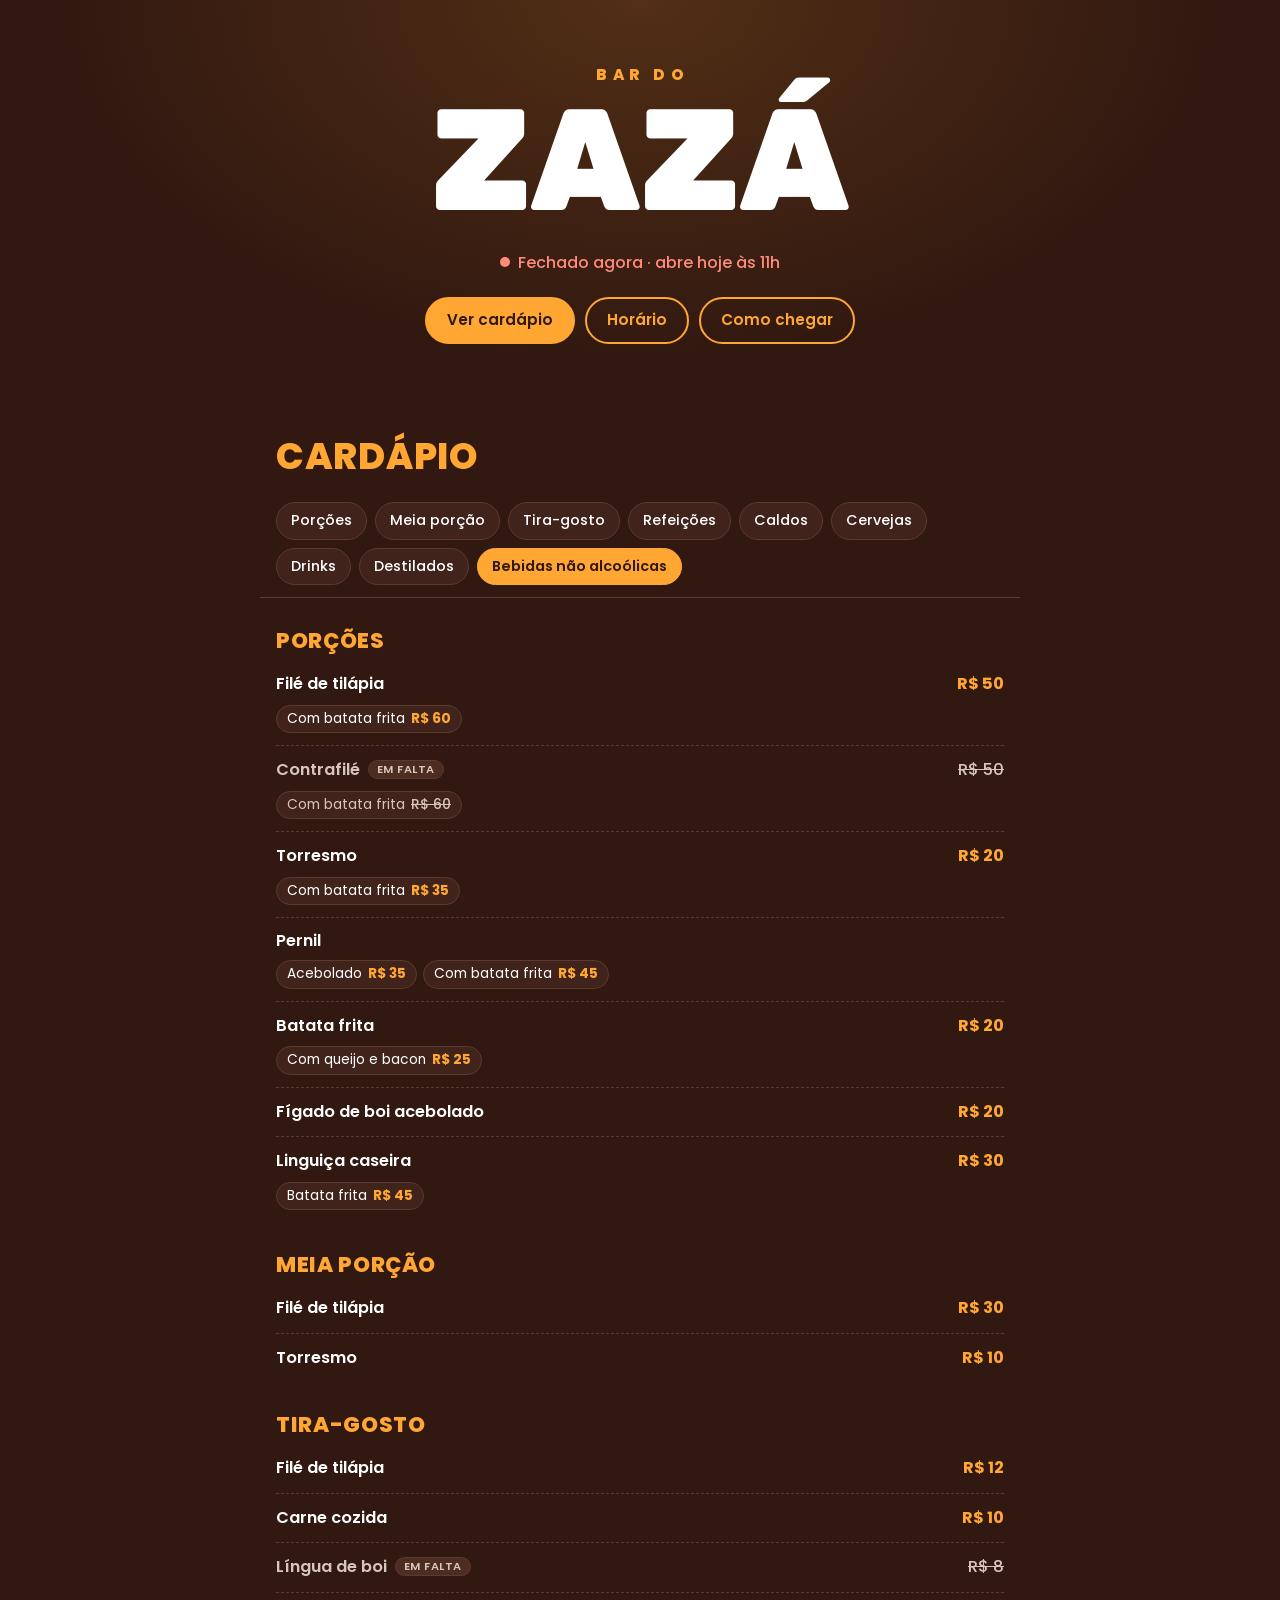
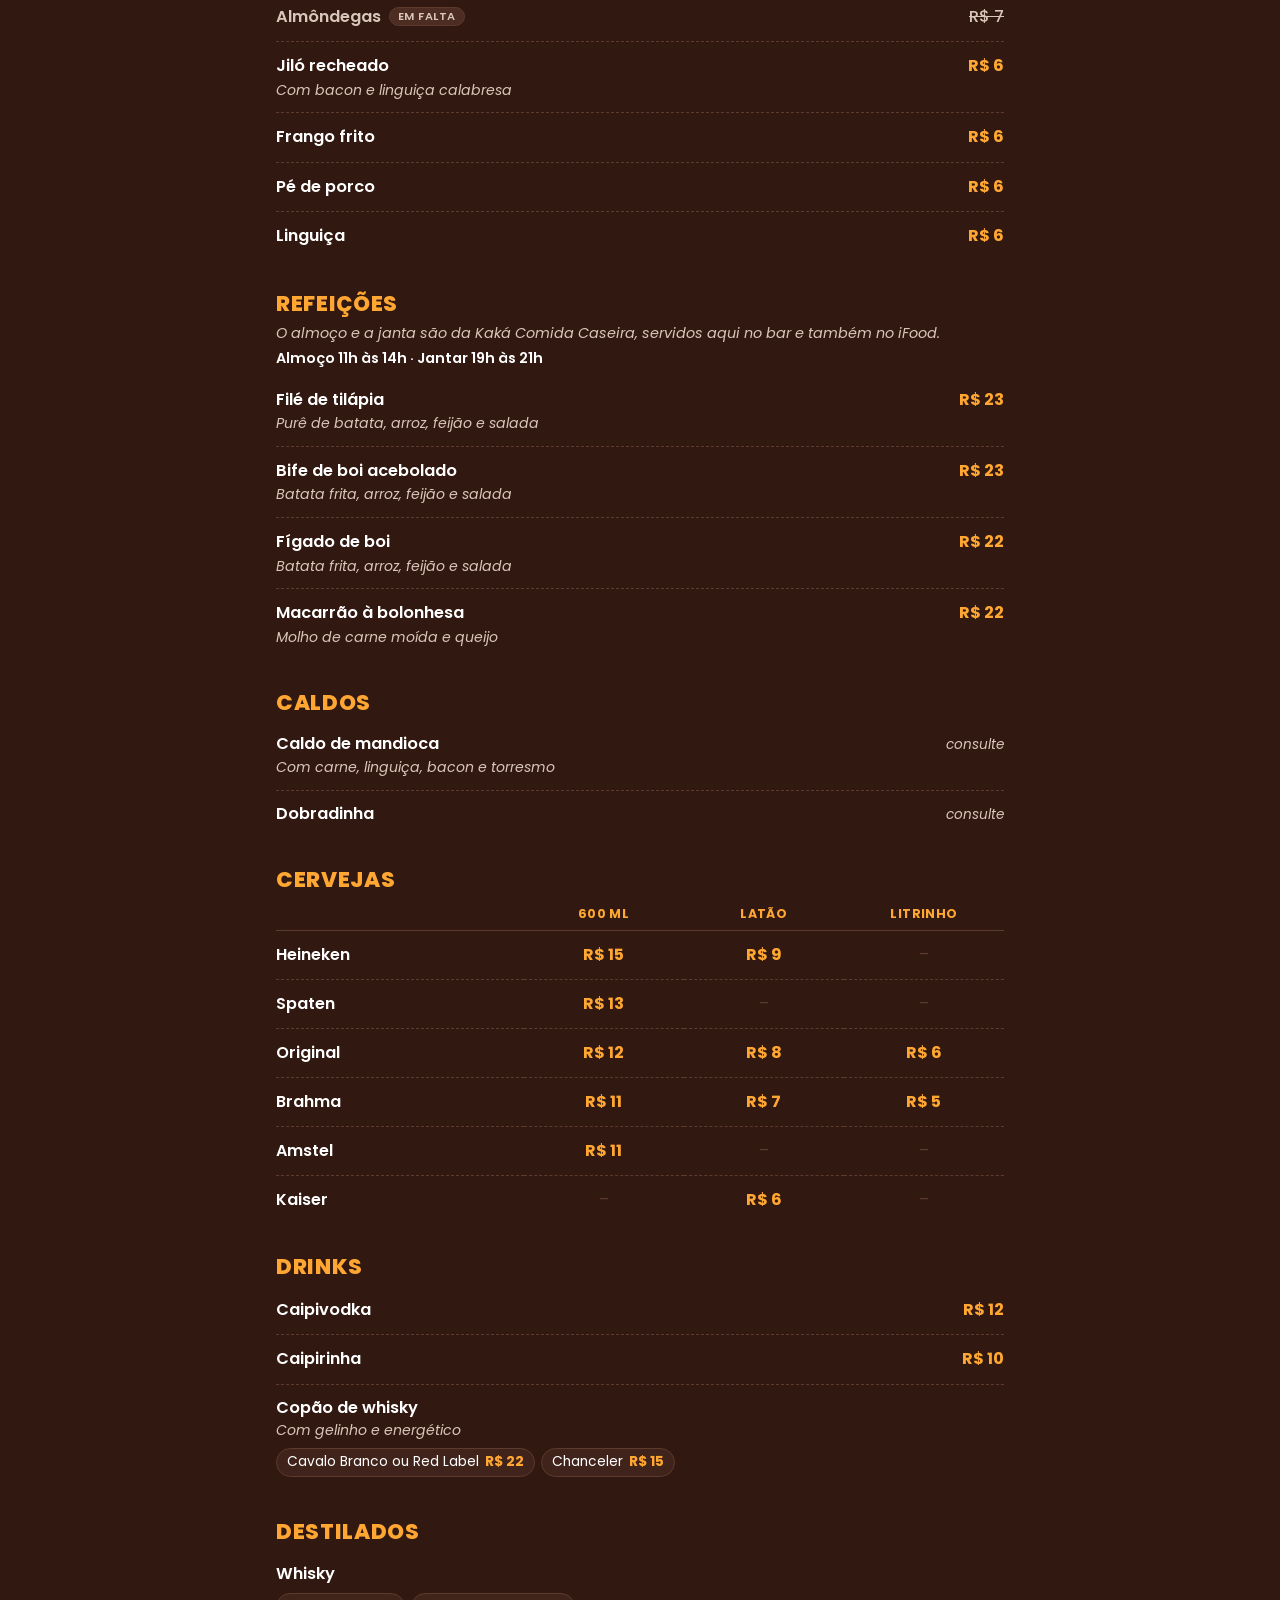
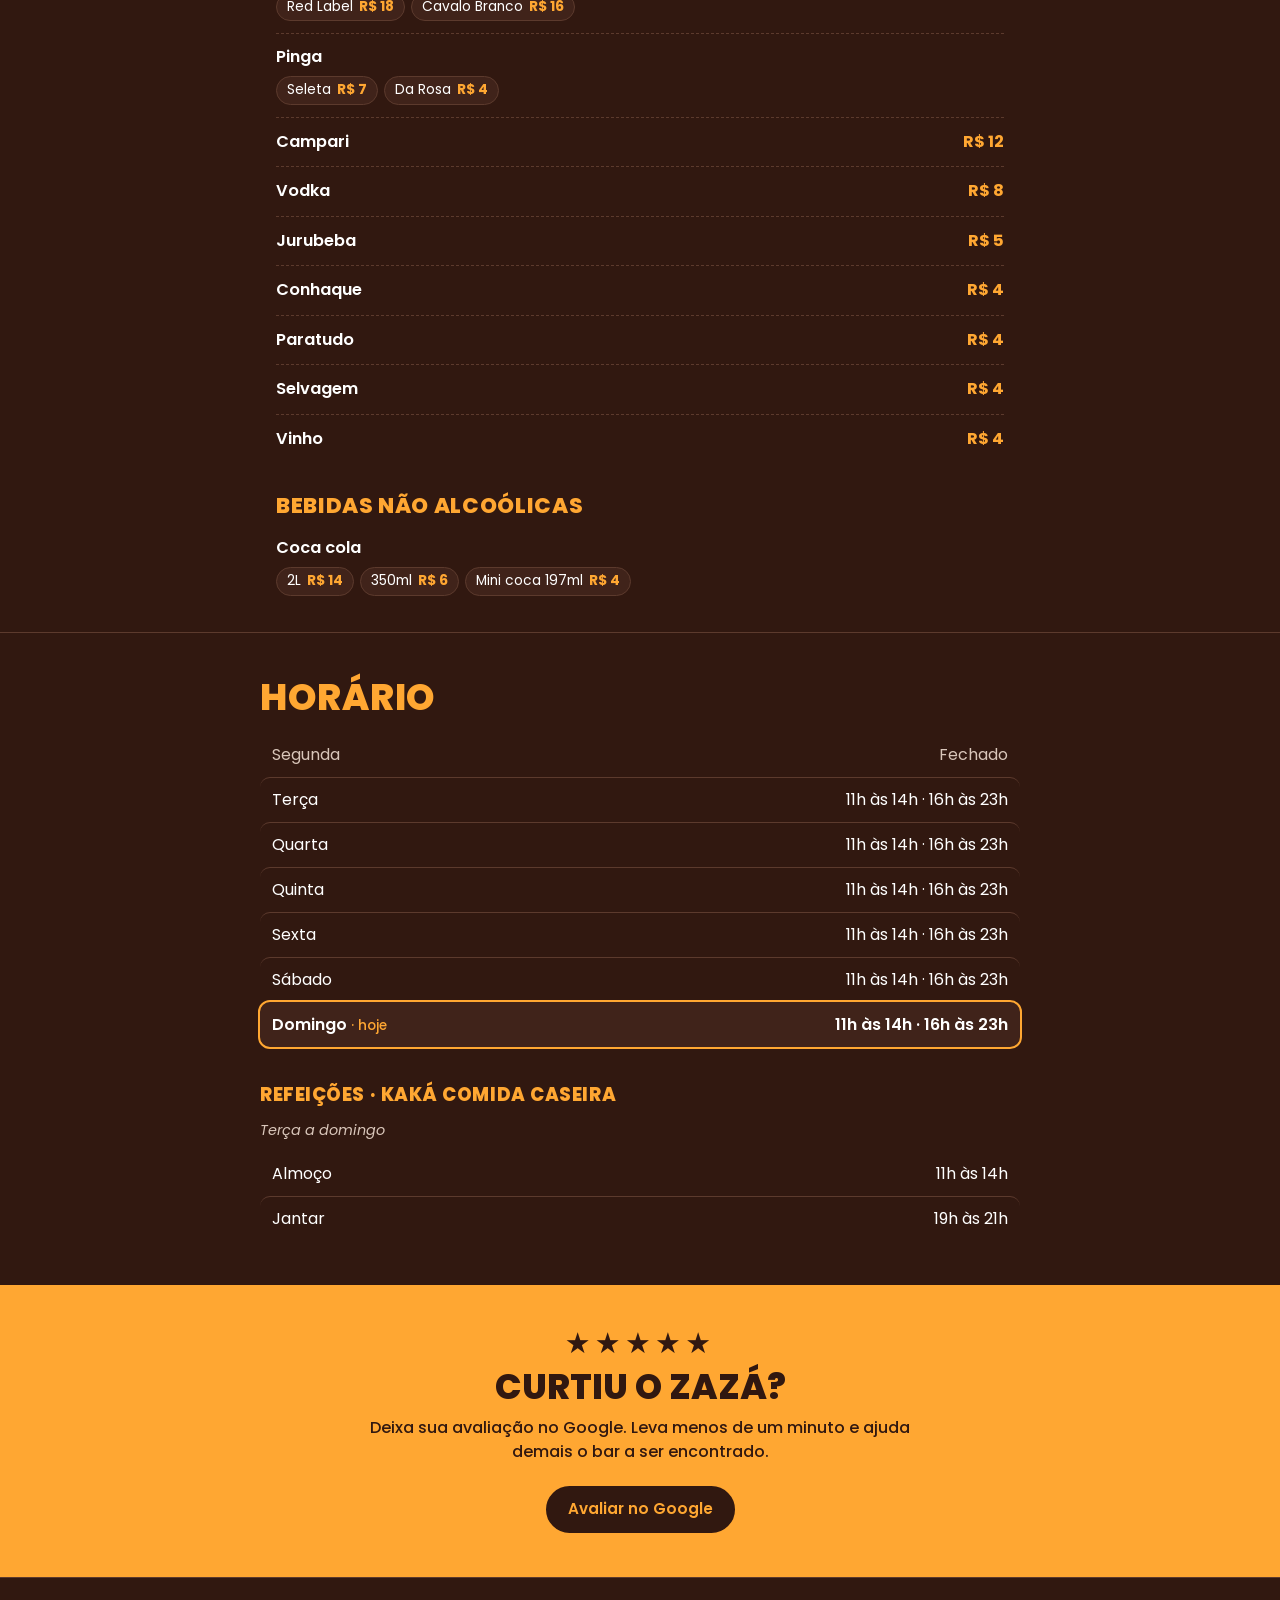
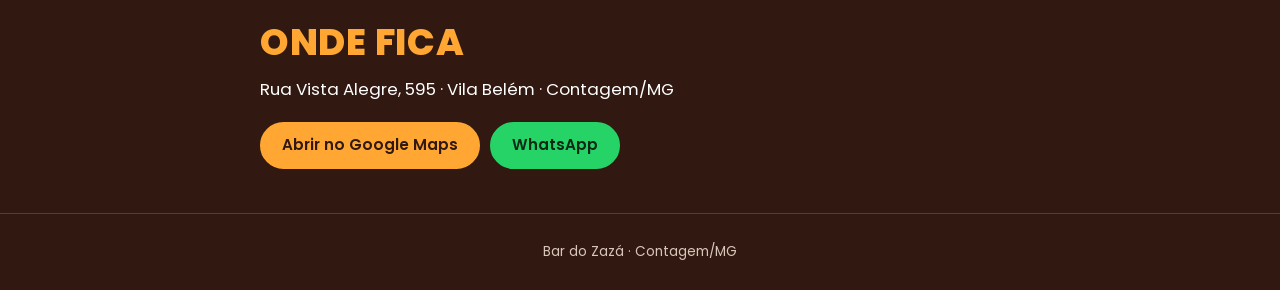
==== commit 519eec63: "Site: cópia da planilha de hora em hora para o primeiro acesso Quem abria o site pela primeira vez v" ====
--- a/index.html
+++ b/index.html
@@ -100,6 +100,7 @@
 
     <script src="assets/config.js"></script>
     <script src="assets/dados-padrao.js"></script>
+    <script src="assets/dados-planilha.js"></script>
     <script src="assets/app.js"></script>
   </body>
 </html>
--- a/assets/style.css
+++ b/assets/style.css
@@ -176,10 +176,6 @@
   color: var(--vermelho);
 }
 
-.status--talvez {
-  color: var(--amarelo);
-}
-
 .status a {
   color: inherit;
   font-weight: 600;
@@ -649,6 +645,10 @@
   text-align: right;
 }
 
+.horarios .turno {
+  white-space: nowrap;
+}
+
 .nota {
   margin-top: 14px;
   color: var(--texto-suave);
